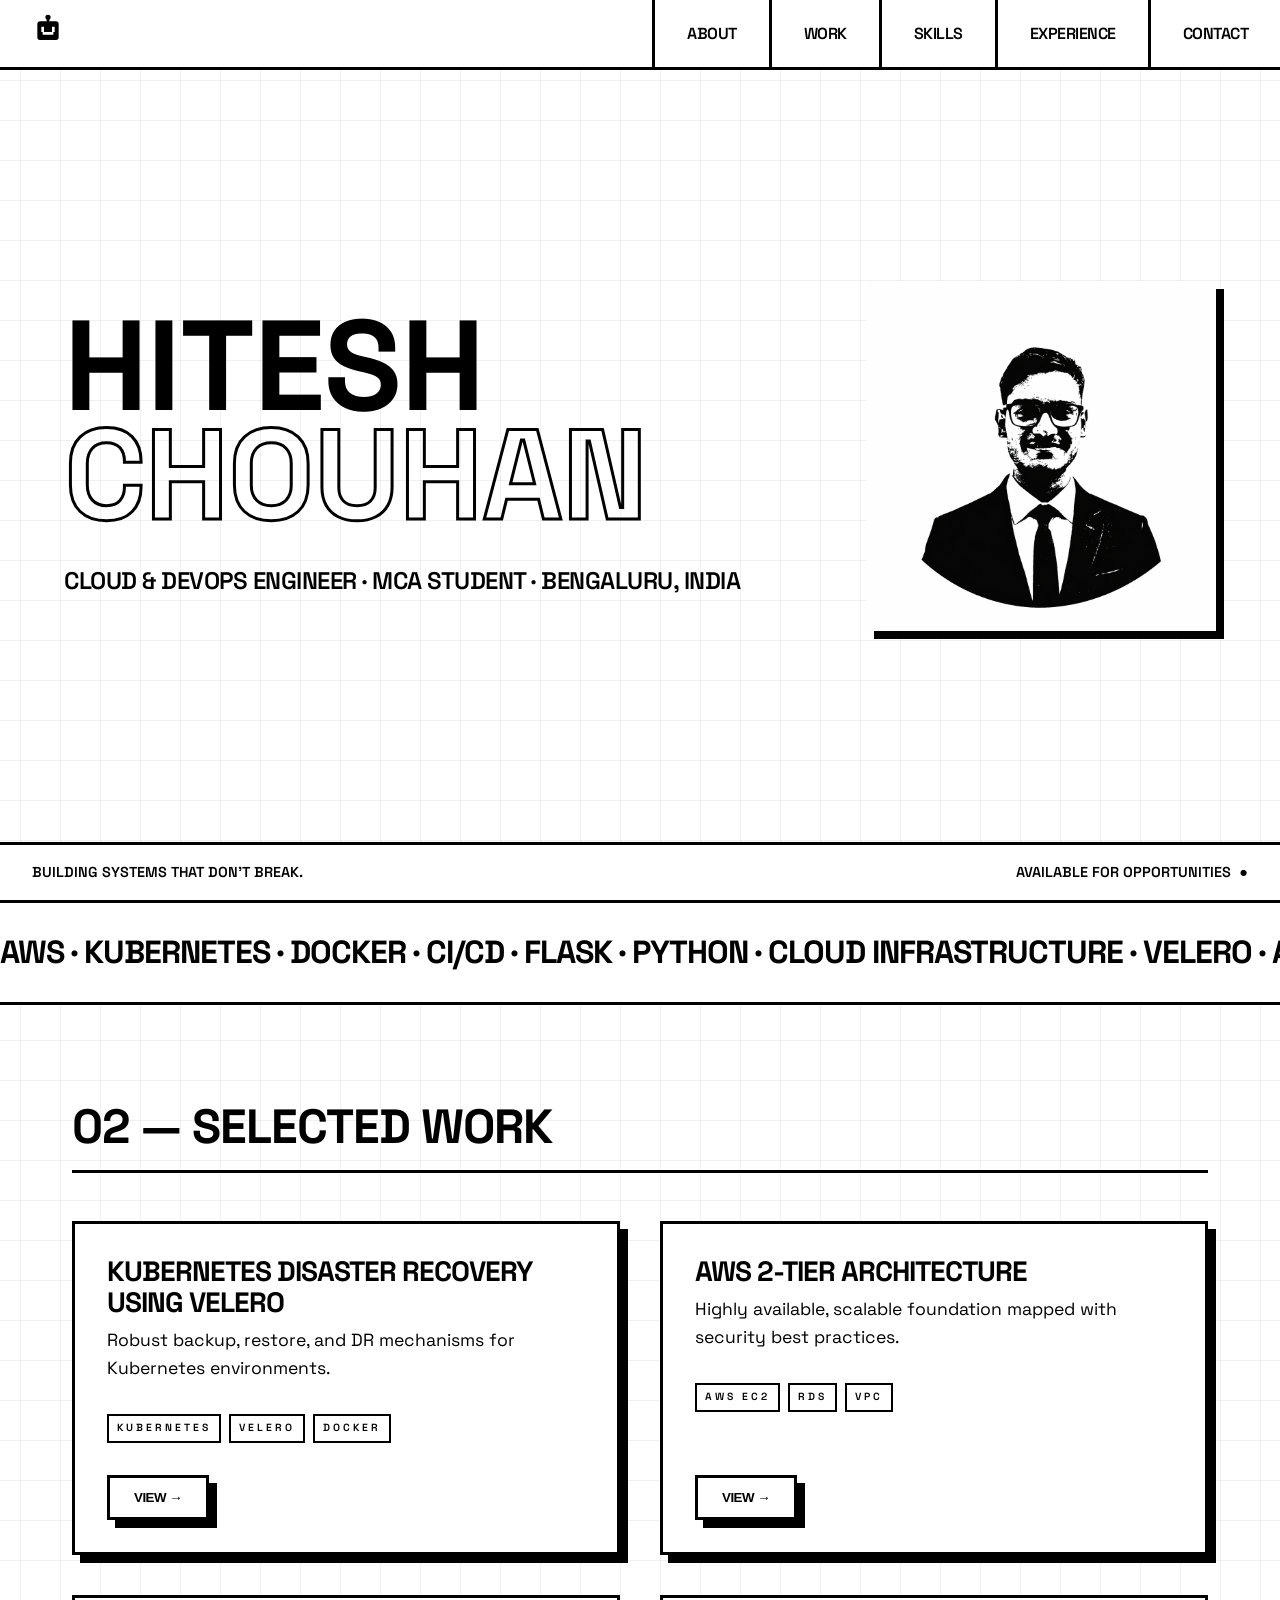
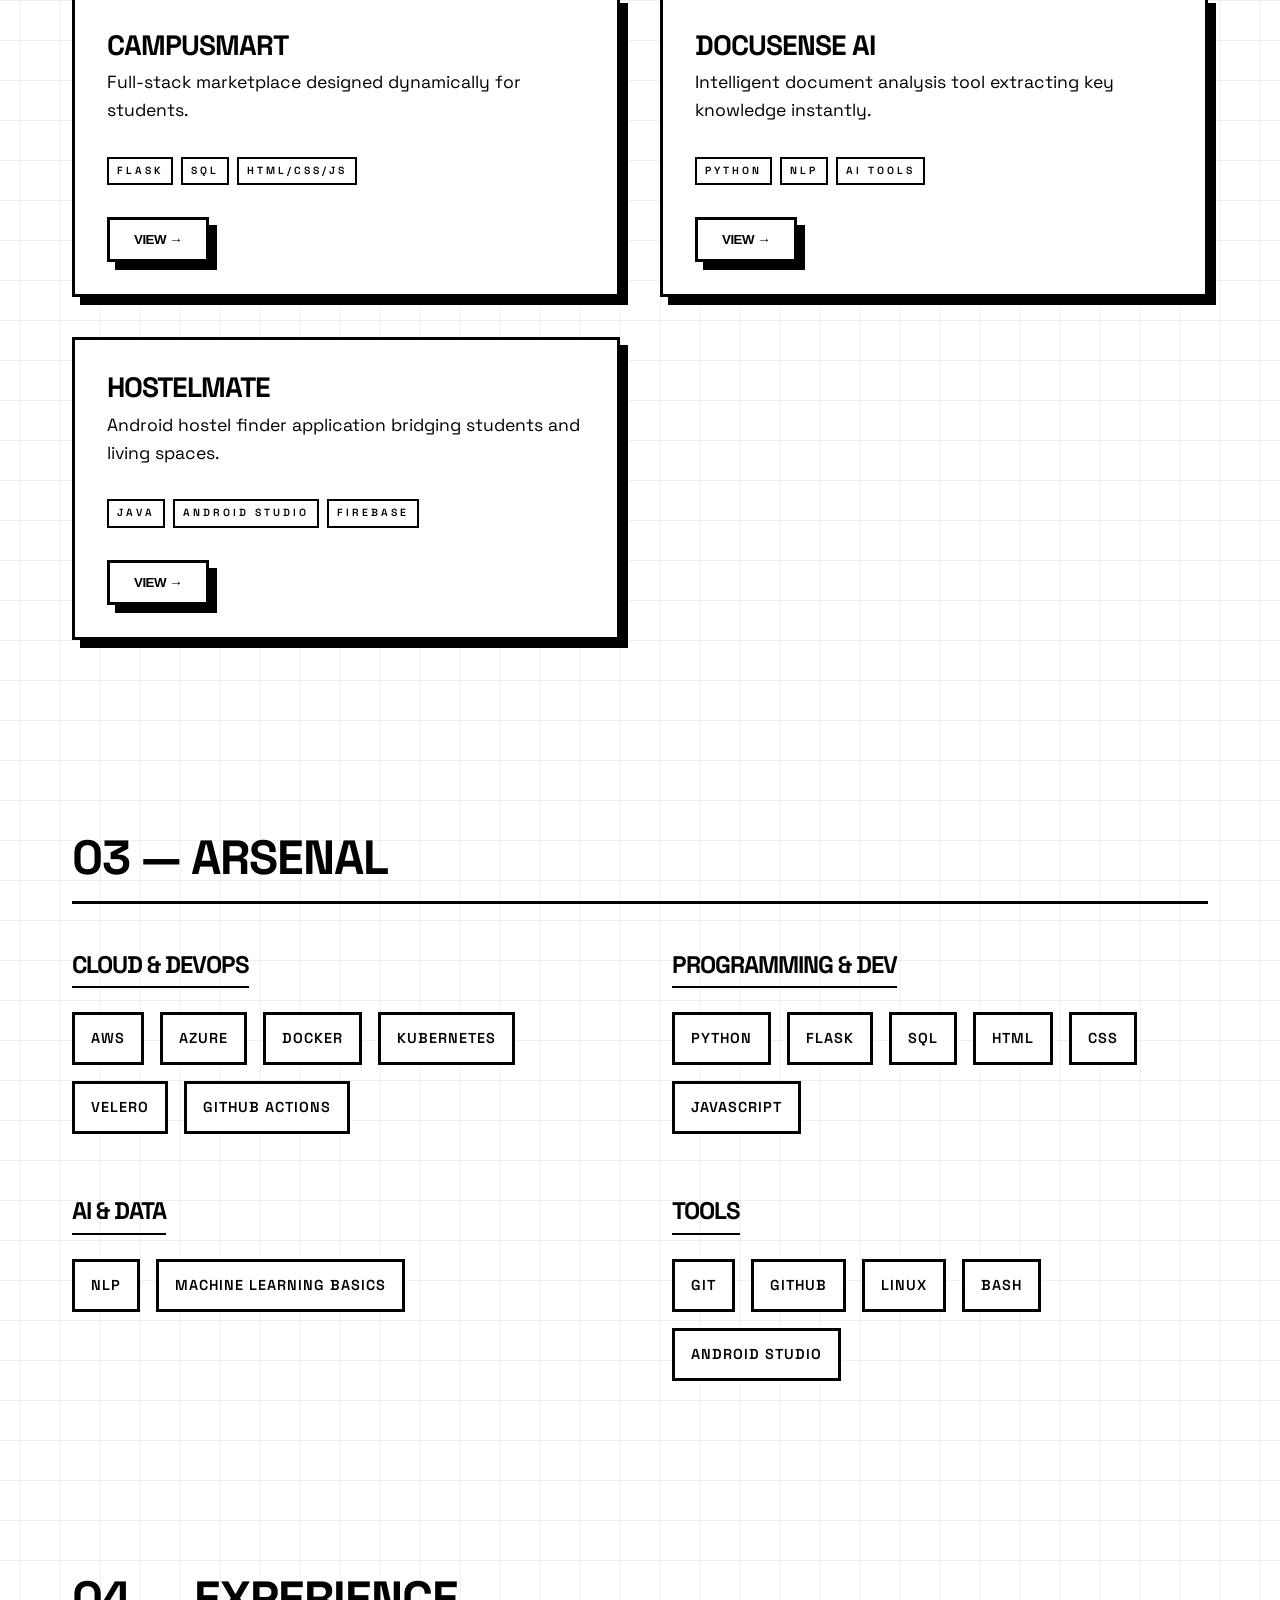
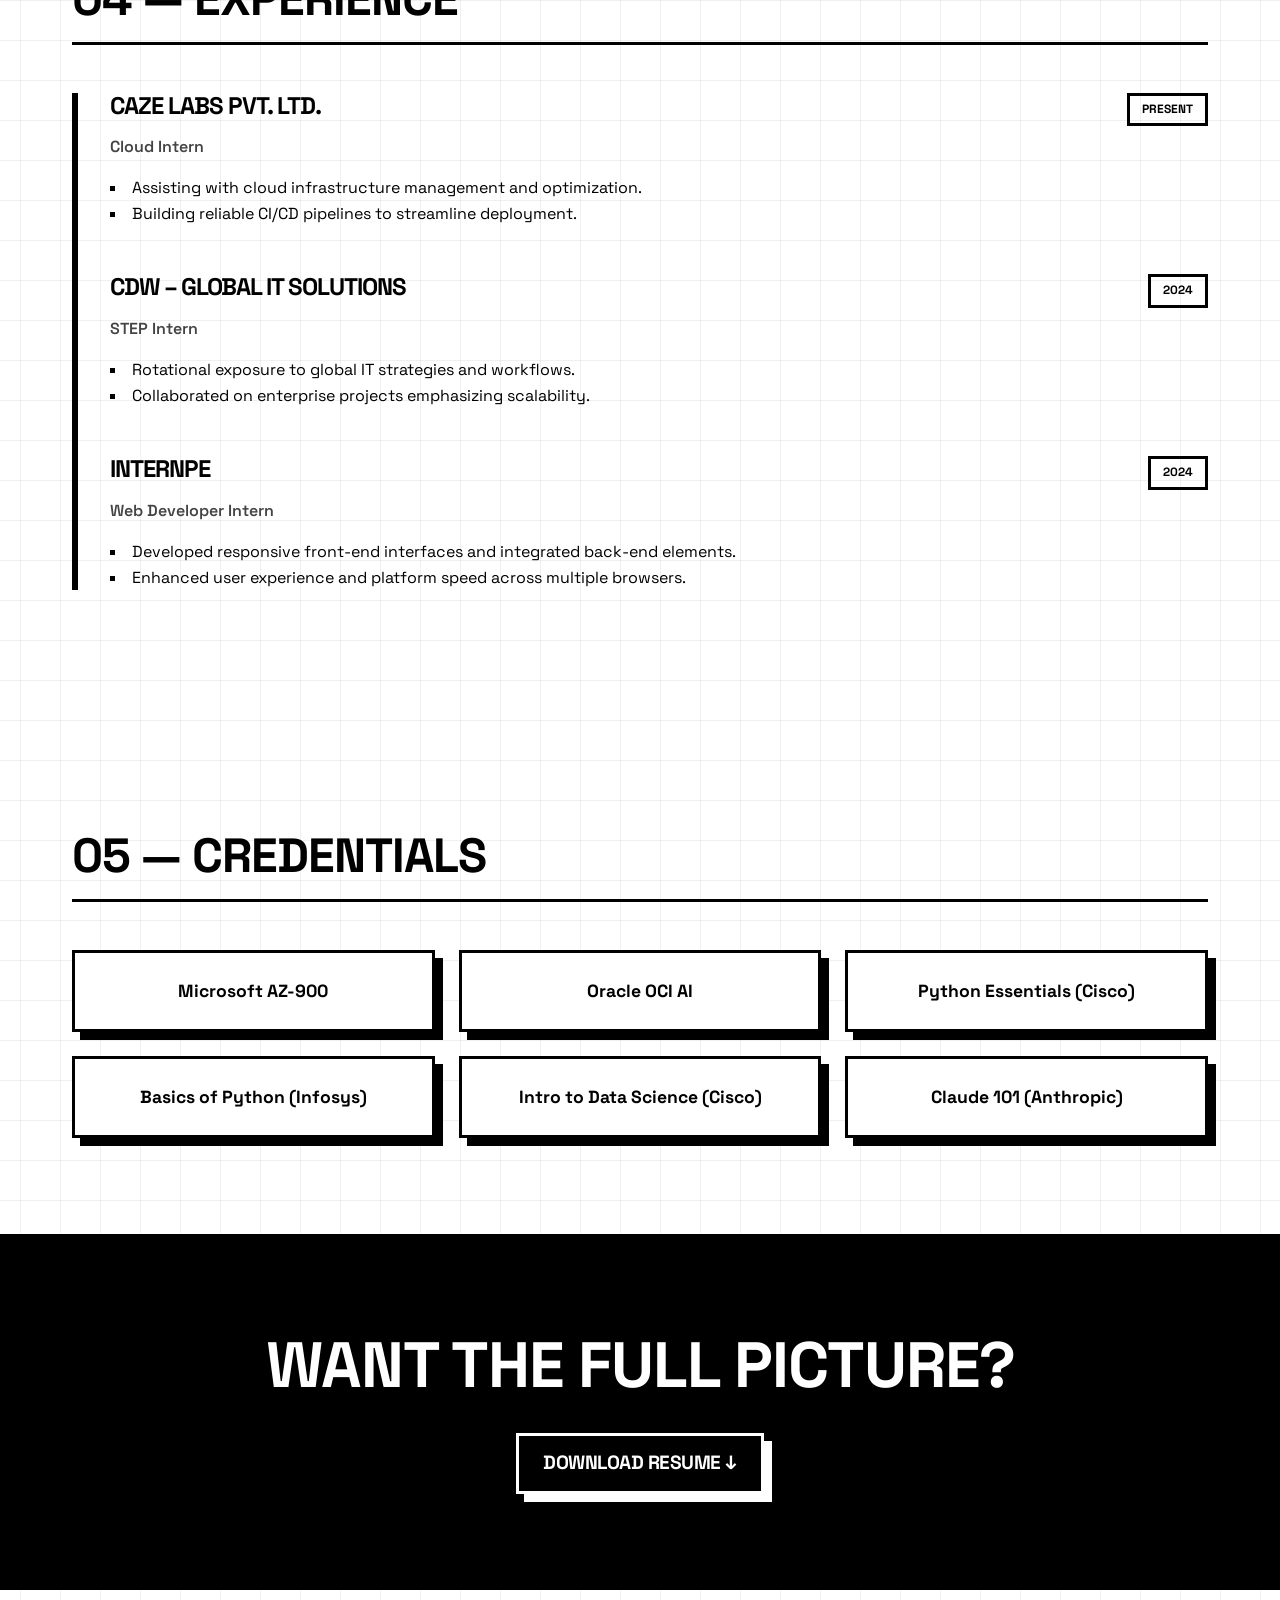
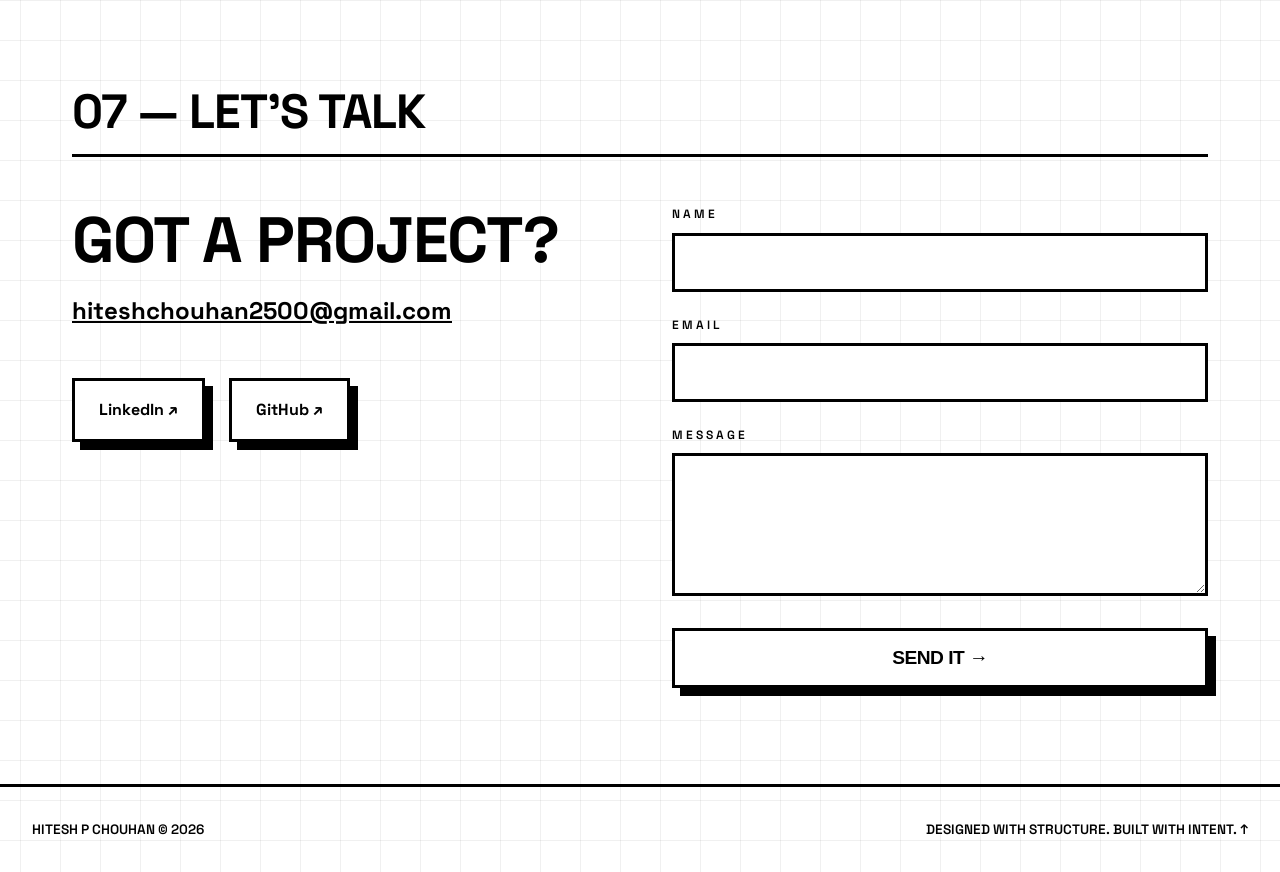
==== index.html @ 265ed079 "Update index.html" ====
<!DOCTYPE html>
<html lang="en">
<head>
    <meta charset="UTF-8">
    <meta name="viewport" content="width=device-width, initial-scale=1.0">
    <title>Hitesh P Chouhan | Cloud & DevOps Engineer</title>
    <!-- Space Grotesk Font from Google Fonts -->
    <link rel="preconnect" href="https://fonts.googleapis.com">
    <link rel="preconnect" href="https://fonts.gstatic.com" crossorigin>
    <link href="https://fonts.googleapis.com/css2?family=Space+Grotesk:wght@400;600;700&display=swap" rel="stylesheet">
    <link rel="stylesheet" href="style.css">
</head>
<body>
    <!-- Custom Cursor -->
    <div id="custom-cursor"></div>

    <!-- 1. FIXED NAVBAR -->
    <nav class="navbar">
        <div class="nav-left">
            <a href="#" class="logo">
                <svg width="32" height="32" viewBox="0 0 24 24" fill="currentColor">
                    <path d="M12 2a2 2 0 0 1 2 2c0 .74-.4 1.39-1 1.73V7h5a2 2 0 0 1 2 2v10a2 2 0 0 1-2 2H6a2 2 0 0 1-2-2V9c0-1.1.9-2 2-2h5V5.73A2 2 0 0 1 10 4a2 2 0 0 1 2-2m-3 9H7v4h2v-4m8 0h-2v4h2v-4M8 17h8v-2H8v2Z"/>
                </svg>
            </a>
        </div>
        <div class="nav-right">
            <a href="#about" class="nav-link">ABOUT</a>
            <a href="#work" class="nav-link">WORK</a>
            <a href="#skills" class="nav-link">SKILLS</a>
            <a href="#experience" class="nav-link">EXPERIENCE</a>
            <a href="#contact" class="nav-link">CONTACT</a>
        </div>
    </nav>

    <!-- 2. HERO -->
    <header class="hero" id="about">
        <div class="hero-content">
            <div class="hero-text-content">
                <h1 class="hero-name">HITESH</h1>
                <h1 class="hero-name outline">CHOUHAN</h1>
                <p class="hero-subtitle">Cloud & DevOps Engineer · MCA Student · Bengaluru, India</p>
            </div>
            <div class="hero-image-container">
                <img src="profile.png" alt="Hitesh P Chouhan" class="hero-img">
            </div>
        </div>
        <div class="hero-bottom-bar">
            <div class="tl">Building systems that don't break.</div>
            <div class="tr indicator">AVAILABLE FOR OPPORTUNITIES <span class="blink">●</span></div>
        </div>
    </header>

    <!-- 3. SCROLLING TICKER -->
    <div class="ticker-wrap">
        <div class="ticker-content">
            <span>AWS · KUBERNETES · DOCKER · CI/CD · FLASK · PYTHON · CLOUD INFRASTRUCTURE · VELERO · AWS · KUBERNETES · DOCKER · CI/CD · FLASK · PYTHON · CLOUD INFRASTRUCTURE · VELERO ·&nbsp;</span>
            <span>AWS · KUBERNETES · DOCKER · CI/CD · FLASK · PYTHON · CLOUD INFRASTRUCTURE · VELERO · AWS · KUBERNETES · DOCKER · CI/CD · FLASK · PYTHON · CLOUD INFRASTRUCTURE · VELERO ·&nbsp;</span>
        </div>
    </div>

    <!-- 4. PROJECTS / WORK -->
    <section id="work" class="reveal-on-scroll">
        <div class="container">
            <h2 class="section-title">02 &mdash; SELECTED WORK</h2>
            <div class="projects-grid">
                
                <div class="brutalist-card project-card">
                    <div class="card-content">
                        <h3>Kubernetes Disaster Recovery using Velero</h3>
                        <p>Robust backup, restore, and DR mechanisms for Kubernetes environments.</p>
                        <div class="tags">
                            <span class="tag">Kubernetes</span>
                            <span class="tag">Velero</span>
                            <span class="tag">Docker</span>
                        </div>
                    </div>
                    <button class="brutalist-btn project-btn">VIEW &rarr;</button>
                </div>

                <div class="brutalist-card project-card">
                    <div class="card-content">
                        <h3>AWS 2-Tier Architecture</h3>
                        <p>Highly available, scalable foundation mapped with security best practices.</p>
                        <div class="tags">
                            <span class="tag">AWS EC2</span>
                            <span class="tag">RDS</span>
                            <span class="tag">VPC</span>
                        </div>
                    </div>
                    <button class="brutalist-btn project-btn">VIEW &rarr;</button>
                </div>

                <div class="brutalist-card project-card">
                    <div class="card-content">
                        <h3>CampusMart</h3>
                        <p>Full-stack marketplace designed dynamically for students.</p>
                        <div class="tags">
                            <span class="tag">Flask</span>
                            <span class="tag">SQL</span>
                            <span class="tag">HTML/CSS/JS</span>
                        </div>
                    </div>
                    <button class="brutalist-btn project-btn">VIEW &rarr;</button>
                </div>

                <div class="brutalist-card project-card">
                    <div class="card-content">
                        <h3>DocuSense AI</h3>
                        <p>Intelligent document analysis tool extracting key knowledge instantly.</p>
                        <div class="tags">
                            <span class="tag">Python</span>
                            <span class="tag">NLP</span>
                            <span class="tag">AI Tools</span>
                        </div>
                    </div>
                    <button class="brutalist-btn project-btn">VIEW &rarr;</button>
                </div>

                <div class="brutalist-card project-card">
                    <div class="card-content">
                        <h3>HostelMate</h3>
                        <p>Android hostel finder application bridging students and living spaces.</p>
                        <div class="tags">
                            <span class="tag">Java</span>
                            <span class="tag">Android Studio</span>
                            <span class="tag">Firebase</span>
                        </div>
                    </div>
                    <button class="brutalist-btn project-btn">VIEW &rarr;</button>
                </div>

            </div>
        </div>
    </section>

    <!-- 5. SKILLS & TOOLS -->
    <section id="skills" class="reveal-on-scroll">
        <div class="container">
            <h2 class="section-title">03 &mdash; ARSENAL</h2>
            <div class="skills-layout">
                <div class="skill-group">
                    <h4 class="group-title">Cloud & DevOps</h4>
                    <div class="skill-tags">
                        <span class="skill-tag">AWS</span>
                        <span class="skill-tag">Azure</span>
                        <span class="skill-tag">Docker</span>
                        <span class="skill-tag">Kubernetes</span>
                        <span class="skill-tag">Velero</span>
                        <span class="skill-tag">GitHub Actions</span>
                    </div>
                </div>
                <div class="skill-group">
                    <h4 class="group-title">Programming & Dev</h4>
                    <div class="skill-tags">
                        <span class="skill-tag">Python</span>
                        <span class="skill-tag">Flask</span>
                        <span class="skill-tag">SQL</span>
                        <span class="skill-tag">HTML</span>
                        <span class="skill-tag">CSS</span>
                        <span class="skill-tag">JavaScript</span>
                    </div>
                </div>
                <div class="skill-group">
                    <h4 class="group-title">AI & Data</h4>
                    <div class="skill-tags">
                        <span class="skill-tag">NLP</span>
                        <span class="skill-tag">Machine Learning Basics</span>
                    </div>
                </div>
                <div class="skill-group">
                    <h4 class="group-title">Tools</h4>
                    <div class="skill-tags">
                        <span class="skill-tag">Git</span>
                        <span class="skill-tag">GitHub</span>
                        <span class="skill-tag">Linux</span>
                        <span class="skill-tag">Bash</span>
                        <span class="skill-tag">Android Studio</span>
                    </div>
                </div>
            </div>
        </div>
    </section>

    <!-- 6. EXPERIENCE -->
    <section id="experience" class="reveal-on-scroll">
        <div class="container">
            <h2 class="section-title">04 &mdash; EXPERIENCE</h2>
            <div class="timeline">
                <div class="timeline-entry">
                    <div class="entry-header">
                        <h3>Caze Labs Pvt. Ltd.</h3>
                        <span class="badge">Present</span>
                    </div>
                    <p class="role">Cloud Intern</p>
                    <ul>
                        <li>Assisting with cloud infrastructure management and optimization.</li>
                        <li>Building reliable CI/CD pipelines to streamline deployment.</li>
                    </ul>
                </div>

                <div class="timeline-entry">
                    <div class="entry-header">
                        <h3>CDW &ndash; Global IT Solutions</h3>
                        <span class="badge">2024</span>
                    </div>
                    <p class="role">STEP Intern</p>
                    <ul>
                        <li>Rotational exposure to global IT strategies and workflows.</li>
                        <li>Collaborated on enterprise projects emphasizing scalability.</li>
                    </ul>
                </div>

                <div class="timeline-entry">
                    <div class="entry-header">
                        <h3>InternPe</h3>
                        <span class="badge">2024</span>
                    </div>
                    <p class="role">Web Developer Intern</p>
                    <ul>
                        <li>Developed responsive front-end interfaces and integrated back-end elements.</li>
                        <li>Enhanced user experience and platform speed across multiple browsers.</li>
                    </ul>
                </div>
            </div>
        </div>
    </section>

    <!-- 7. CERTIFICATIONS -->
    <section id="certifications" class="reveal-on-scroll">
        <div class="container">
            <h2 class="section-title">05 &mdash; CREDENTIALS</h2>
            <div class="certs-row">
                <div class="brutalist-card cert-card">Microsoft AZ-900</div>
                <div class="brutalist-card cert-card">Oracle OCI AI</div>
                <div class="brutalist-card cert-card">Python Essentials (Cisco)</div>
                <div class="brutalist-card cert-card">Basics of Python (Infosys)</div>
                <div class="brutalist-card cert-card">Intro to Data Science (Cisco)</div>
                <div class="brutalist-card cert-card">Claude 101 (Anthropic)</div>
            </div>
        </div>
    </section>

    <!-- 9. RESUME DOWNLOAD -->
    <section id="resume" class="dark-band reveal-on-scroll">
        <div class="container text-center">
            <h2 class="huge-heading">WANT THE FULL PICTURE?</h2>
            <a href="resume.pdf" class="brutalist-btn invert-btn" download="Hitesh_Chouhan_Resume.pdf" target="_blank">DOWNLOAD RESUME &darr;</a>
        </div>
    </section>

    <!-- 10. CONTACT -->
    <section id="contact" class="reveal-on-scroll">
        <div class="container">
            <h2 class="section-title">07 &mdash; LET'S TALK</h2>
            <div class="contact-wrapper">
                <div class="contact-info">
                    <h2 class="massive-text">GOT A PROJECT?</h2>
                    <a href="mailto:hiteshchouhan2500@gmail.com" class="big-email">hiteshchouhan2500@gmail.com</a>
                    
                    <div class="social-links">
                        <a href="https://www.linkedin.com/in/hiteshchouhan059/" class="brutalist-card social-card" target="_blank">LinkedIn &nearr;</a>
                        <a href="https://github.com/hiteshchouhan059" class="brutalist-card social-card" target="_blank">GitHub &nearr;</a>
                    </div>
                </div>
                
                <form action="https://formsubmit.co/hiteshchouhan2500@gmail.com" method="POST" class="contact-form">
                    <input type="hidden" name="_captcha" value="false">
                    
                    <div class="form-group">
                        <label class="label">Name</label>
                        <input type="text" name="name" class="brutalist-input" required>
                    </div>
                    <div class="form-group">
                        <label class="label">Email</label>
                        <input type="email" name="email" class="brutalist-input" required>
                    </div>
                    <div class="form-group">
                        <label class="label">Message</label>
                        <textarea name="message" class="brutalist-input" rows="5" required></textarea>
                    </div>
                    <button type="submit" class="brutalist-btn submit-btn">SEND IT &rarr;</button>
                </form>
            </div>
        </div>
    </section>

    <!-- MODAL -->
    <div class="modal-overlay" id="project-modal">
        <div class="brutalist-card modal-content">
            <button class="brutalist-btn close-btn" id="modal-close">X</button>
            <h3 id="modal-title" class="modal-title">Project Title</h3>
            <p id="modal-desc" class="modal-desc">Project description goes here.</p>
            <ul id="modal-points" class="modal-points" style="display: none;"></ul>
            <a href="#" id="modal-link" class="brutalist-btn" style="display: none;" target="_blank">VIEW PROJECT &nearr;</a>
        </div>
    </div>

    <!-- 11. FOOTER -->
    <footer class="footer">
        <div class="footer-left">HITESH P CHOUHAN &copy; 2026</div>
        <div class="footer-right">DESIGNED WITH STRUCTURE. BUILT WITH INTENT. &uarr;</div>
    </footer>

    <script src="script.js"></script>
</body>
</html>
---- style.css ----
@import url('https://fonts.googleapis.com/css2?family=Space+Grotesk:wght@400;600;700&display=swap');

:root {
    --bg-color: #ffffff;
    --fg-color: #000000;
    --border: 3px solid #000000;
    --shadow: 8px 8px 0px #000000;
    --shadow-hover: 12px 12px 0px #000000;
    --shadow-focus: 8px 8px 0px #000000;
    --font-main: 'Space Grotesk', sans-serif;
    --nav-height: 70px;
}

* {
    margin: 0;
    padding: 0;
    box-sizing: border-box;
    cursor: none; /* Custom interaction cursor */
}

/* HTML scroll behavior */
html {
    scroll-behavior: smooth;
    overflow-x: hidden;
}

body {
    background-color: var(--bg-color);
    color: var(--fg-color);
    font-family: var(--font-main);
    font-weight: 400;
    line-height: 1.6;
    overflow-x: hidden;
    /* 40x40px black grid pattern at 6% opacity */
    background-image: 
        linear-gradient(to right, rgba(0, 0, 0, 0.06) 1px, transparent 1px),
        linear-gradient(to bottom, rgba(0, 0, 0, 0.06) 1px, transparent 1px);
    background-size: 40px 40px;
    background-position: center top;
}

/* Typography Base */
h1, h2, h3, h4, h5, h6 {
    font-weight: 700;
    text-transform: uppercase;
    letter-spacing: -1px;
    line-height: 1.1;
}

a {
    color: inherit;
    text-decoration: none;
}

.label {
    font-weight: 600;
    text-transform: uppercase;
    letter-spacing: 3px;
    font-size: 0.75rem;
    display: block;
    margin-bottom: 0.5rem;
}

/* Reusable Components */
.brutalist-card, .brutalist-btn, .brutalist-input {
    border: var(--border);
    border-radius: 0; /* NO RADIUS */
    background: var(--bg-color);
    color: var(--fg-color);
    transition: transform 0.15s ease-out, box-shadow 0.15s ease-out, background-color 0.1s;
}

.brutalist-card {
    box-shadow: var(--shadow);
    padding: 2rem;
    display: flex;
    flex-direction: column;
}

.brutalist-btn {
    box-shadow: var(--shadow);
    font-weight: 700;
    text-transform: uppercase;
    letter-spacing: -0.5px;
    padding: 0.75rem 1.5rem;
    display: inline-flex;
    align-items: center;
    justify-content: center;
    width: max-content;
}

.brutalist-card:hover, .brutalist-btn:hover {
    transform: translate(-4px, -4px);
    box-shadow: var(--shadow-hover);
}

.brutalist-input {
    width: 100%;
    padding: 1rem;
    font-family: var(--font-main);
    font-weight: 400;
    font-size: 1rem;
    outline: none;
}

.brutalist-input:focus {
    box-shadow: var(--shadow-focus);
    background: #f9f9f9;
}

.container {
    width: 100%;
    max-width: 1200px;
    margin: 0 auto;
    padding: 6rem 2rem;
}

.section-title {
    font-size: 3rem;
    margin-bottom: 3rem;
    border-bottom: var(--border);
    padding-bottom: 1rem;
}

/* Custom Cursor */
#custom-cursor {
    width: 12px;
    height: 12px;
    background-color: var(--fg-color);
    position: fixed;
    top: -20px;
    left: -20px;
    pointer-events: none;
    z-index: 9999;
    transform: translate(-50%, -50%);
    transition: width 0.1s, height 0.1s, background-color 0.1s;
    /* Removed mix-blend-mode to ensure cursor remains visible black */
}

#custom-cursor.hover {
    width: 30px;
    height: 30px;
    background-color: var(--fg-color);
}

/* 1. FIXED NAVBAR */
.navbar {
    position: fixed;
    top: 0;
    left: 0;
    width: 100%;
    height: var(--nav-height);
    background: var(--bg-color);
    border-bottom: var(--border);
    display: flex;
    justify-content: space-between;
    z-index: 1000;
}

.nav-left {
    display: flex;
    align-items: center;
    padding: 0 2rem;
}

.logo {
    font-weight: 700;
    font-size: 1.5rem;
    text-transform: uppercase;
    letter-spacing: -1px;
}

.nav-right {
    display: flex;
    height: 100%;
}

.nav-link {
    display: flex;
    align-items: center;
    justify-content: center;
    padding: 0 2rem;
    border-left: var(--border);
    font-weight: 600;
    text-transform: uppercase;
    letter-spacing: -0.5px;
    height: 100%;
    transition: background-color 0s, color 0s;
}

.nav-link:hover {
    background-color: var(--fg-color);
    color: var(--bg-color);
}

/* 2. HERO */
.hero {
    height: 100vh;
    display: flex;
    flex-direction: column;
    justify-content: center;
    position: relative;
    padding-top: var(--nav-height);
}

.hero-content {
    padding: 0 4rem;
    flex: 1;
    display: flex;
    flex-direction: row;
    align-items: center;
    justify-content: space-between;
    gap: 2rem;
}

.hero-text-content {
    display: flex;
    flex-direction: column;
}

.hero-image-container {
    flex-shrink: 0;
    display: flex;
    justify-content: center;
    align-items: center;
}

.hero-img {
    max-width: 350px;
    width: 100%;
    height: auto;
    filter: drop-shadow(8px 8px 0px #000);
}

.hero-name {
    font-size: clamp(3rem, 10vw, 8.5rem);
    line-height: 0.85;
    margin: 0;
    white-space: nowrap;
}

.hero-name.outline {
    color: transparent;
    -webkit-text-stroke: 3px var(--fg-color);
}

.hero-subtitle {
    margin-top: 2rem;
    font-size: clamp(1rem, 2vw, 1.5rem);
    font-weight: 600;
    text-transform: uppercase;
    letter-spacing: -0.5px;
}

.hero-bottom-bar {
    border-top: var(--border);
    display: flex;
    justify-content: space-between;
    padding: 1rem 2rem;
    background: var(--bg-color);
    font-weight: 600;
    text-transform: uppercase;
    font-size: 0.9rem;
}

.hero-bottom-bar .tr.indicator {
    display: flex;
    align-items: center;
    gap: 0.5rem;
}

.blink {
    animation: blinker 1s linear infinite;
}

@keyframes blinker {
    50% { opacity: 0; }
}

/* 3. SCROLLING TICKER */
.ticker-wrap {
    border-top: var(--border);
    border-bottom: var(--border);
    background: var(--bg-color);
    padding: 1.5rem 0;
    overflow: hidden;
    display: flex;
    white-space: nowrap;
}

.ticker-content {
    display: flex;
    font-weight: 700;
    font-size: 2rem;
    text-transform: uppercase;
    letter-spacing: -1px;
    animation: ticker 30s linear infinite;
}

.ticker-content span {
    padding-right: 1rem;
}

@keyframes ticker {
    0% { transform: translate3d(0, 0, 0); }
    100% { transform: translate3d(-50%, 0, 0); }
}

/* 4. PROJECTS / WORK */
.projects-grid {
    display: grid;
    grid-template-columns: repeat(2, 1fr);
    gap: 2.5rem;
}

.project-card .card-content {
    flex: 1;
}

.project-card h3 {
    font-size: 1.75rem;
    margin-bottom: 0.5rem;
}

.project-card p {
    margin-bottom: 2rem;
    font-size: 1.1rem;
}

.tags {
    display: flex;
    flex-wrap: wrap;
    gap: 0.5rem;
    margin-bottom: 2rem;
}

.tag {
    border: 2px solid var(--fg-color);
    padding: 0.25rem 0.5rem;
    font-size: 0.65rem;
    font-weight: 600;
    text-transform: uppercase;
    letter-spacing: 3px;
}

.project-card button {
    margin-top: auto;
}

/* 5. SKILLS & TOOLS */
.skills-layout {
    display: grid;
    grid-template-columns: 1fr 1fr;
    gap: 4rem;
}

.group-title {
    font-size: 1.5rem;
    margin-bottom: 1.5rem;
    border-bottom: 2px solid var(--fg-color);
    padding-bottom: 0.5rem;
    display: inline-block;
}

.skill-tags {
    display: flex;
    flex-wrap: wrap;
    gap: 1rem;
}

.skill-tag {
    border: var(--border);
    padding: 0.75rem 1rem;
    font-weight: 600;
    text-transform: uppercase;
    letter-spacing: 1px;
    font-size: 0.9rem;
    transition: background-color 0s, color 0s;
    background: var(--bg-color);
}

.skill-tag:hover {
    background-color: var(--fg-color);
    color: var(--bg-color);
}

/* 6. EXPERIENCE */
.timeline {
    border-left: 6px solid var(--fg-color);
    padding-left: 2rem;
}

.timeline-entry {
    margin-bottom: 3rem;
    position: relative;
}

.timeline-entry::before {
    content: '';
    position: absolute;
    left: -2rem;
    top: 0;
    width: 6px;
    height: 1.5rem;
    background: var(--fg-color);
    transform: translateX(-100%);
}

.entry-header {
    display: flex;
    justify-content: space-between;
    align-items: flex-start;
    margin-bottom: 0.5rem;
}

.entry-header h3 {
    font-size: 1.5rem;
}

.badge {
    border: var(--border);
    padding: 0.25rem 0.75rem;
    font-size: 0.75rem;
    font-weight: 700;
    text-transform: uppercase;
}

.timeline-entry .role {
    font-weight: 600;
    margin-bottom: 1rem;
    color: #444;
}

.timeline-entry ul {
    list-style-position: inside;
    list-style-type: square;
}

/* 7. CERTIFICATIONS */
.certs-row {
    display: flex;
    flex-wrap: wrap;
    gap: 1.5rem;
}

.cert-card {
    padding: 1.5rem;
    font-weight: 700;
    font-size: 1.1rem;
    text-align: center;
    flex: 1 1 calc(33.333% - 1.5rem);
    min-width: 250px;
    justify-content: center;
    align-items: center;
}

/* 8. TESTIMONIALS */
.quotes-grid {
    display: grid;
    grid-template-columns: repeat(auto-fit, minmax(300px, 1fr));
    gap: 2.5rem;
}

.quote-mark {
    font-size: 4rem;
    line-height: 1;
    margin-bottom: 1rem;
}

.quote-text {
    font-size: 1.25rem;
    margin-bottom: 2rem;
    line-height: 1.6;
}

.quote-author {
    font-weight: 700;
    text-transform: uppercase;
    margin-top: auto;
}

/* 9. RESUME DOWNLOAD */
.dark-band {
    background-color: var(--fg-color);
    color: var(--bg-color);
}

.text-center {
    text-align: center;
    display: flex;
    flex-direction: column;
    align-items: center;
}

.huge-heading {
    font-size: clamp(2rem, 5vw, 4rem);
    margin-bottom: 2rem;
    color: var(--bg-color);
}

.invert-btn {
    border-color: var(--bg-color);
    background-color: var(--fg-color);
    color: var(--bg-color);
    box-shadow: 8px 8px 0px var(--bg-color);
    font-size: 1.2rem;
}

.invert-btn:hover {
    background-color: var(--bg-color);
    color: var(--fg-color);
    box-shadow: 12px 12px 0px var(--bg-color);
}

/* 10. CONTACT */
.contact-wrapper {
    display: grid;
    grid-template-columns: 1fr 1fr;
    gap: 4rem;
}

.massive-text {
    font-size: 4rem;
    margin-bottom: 1rem;
}

.big-email {
    display: block;
    font-size: 1.5rem;
    font-weight: 700;
    text-decoration: underline;
    margin-bottom: 3rem;
}

.social-links {
    display: flex;
    gap: 1.5rem;
}

.social-card {
    padding: 1rem 1.5rem;
    font-weight: 700;
    flex-direction: row;
    gap: 0.5rem;
    box-shadow: var(--shadow);
}

.form-group {
    margin-bottom: 1.5rem;
}

.submit-btn {
    width: 100%;
    font-size: 1.2rem;
    padding: 1rem;
}

/* 11. FOOTER */
.footer {
    border-top: var(--border);
    display: flex;
    justify-content: space-between;
    padding: 2rem;
    font-weight: 600;
    text-transform: uppercase;
    font-size: 0.85rem;
}

/* MODAL */
.modal-overlay {
    position: fixed;
    top: 0;
    left: 0;
    width: 100vw;
    height: 100vh;
    background: rgba(0, 0, 0, 0.4); 
    backdrop-filter: blur(2px);
    display: none; 
    justify-content: center;
    align-items: center;
    z-index: 2000;
    padding: 1rem;
}

.modal-overlay.active {
    display: flex;
}

.modal-content {
    width: 100%;
    max-width: 700px;
    background: var(--bg-color);
    position: relative;
    max-height: 90vh;
    overflow-y: auto;
    box-shadow: 16px 16px 0px var(--fg-color);
}

.close-btn {
    position: absolute;
    top: 1.5rem;
    right: 1.5rem;
    padding: 0.5rem 1rem;
    font-size: 1.2rem;
}

.modal-title {
    font-size: 2.25rem;
    margin-top: 1.5rem;
    margin-bottom: 1rem;
    padding-right: 4rem; 
}

.modal-desc {
    font-size: 1.25rem;
    margin-bottom: 1.5rem;
}

.modal-points {
    list-style-position: inside;
    list-style-type: square;
    margin-bottom: 2rem;
    padding-left: 0.5rem;
    font-size: 1.1rem;
}

.modal-points li {
    margin-bottom: 0.75rem;
}

#modal-link {
    margin-top: 1rem;
}

/* ANIMATIONS / REVEAL */
.reveal-on-scroll {
    opacity: 0;
    transform: translateY(40px);
    transition: opacity 0.8s ease-out, transform 0.8s ease-out;
}

.reveal-on-scroll.visible {
    opacity: 1;
    transform: translateY(0);
}

/* RESPONSIVENESS */
@media (max-width: 900px) {
    .hero-content {
        flex-direction: column;
        justify-content: center;
        text-align: center;
        padding: 0 2rem;
        margin-top: 2rem;
    }
    .hero-text-content {
        align-items: center;
    }
    .hero-image-container {
        margin-top: 2rem;
    }
    .hero-img {
        max-width: 280px;
    }
    .projects-grid {
        grid-template-columns: 1fr;
    }
    .project-card:nth-child(3n + 1) {
        grid-column: auto;
    }
    .skills-layout {
        grid-template-columns: 1fr;
    }
    .contact-wrapper {
        grid-template-columns: 1fr;
    }
    .hero-bottom-bar {
        flex-direction: column;
        gap: 1rem;
    }
    .footer {
        flex-direction: column;
        gap: 1rem;
        text-align: center;
    }
}

@media (max-width: 600px) {
    .navbar {
        flex-direction: column;
        height: auto;
    }
    .nav-left {
        border-bottom: var(--border);
        padding: 1rem;
        justify-content: center;
    }
    .nav-right {
        flex-wrap: wrap;
        width: 100%;
        border-top: none;
    }
    .nav-link {
        flex: 1 1 50%;
        border-left: none;
        border-bottom: var(--border);
        border-right: var(--border);
        padding: 1rem 0;
    }
    .nav-link:nth-child(even) {
        border-right: none;
    }
}
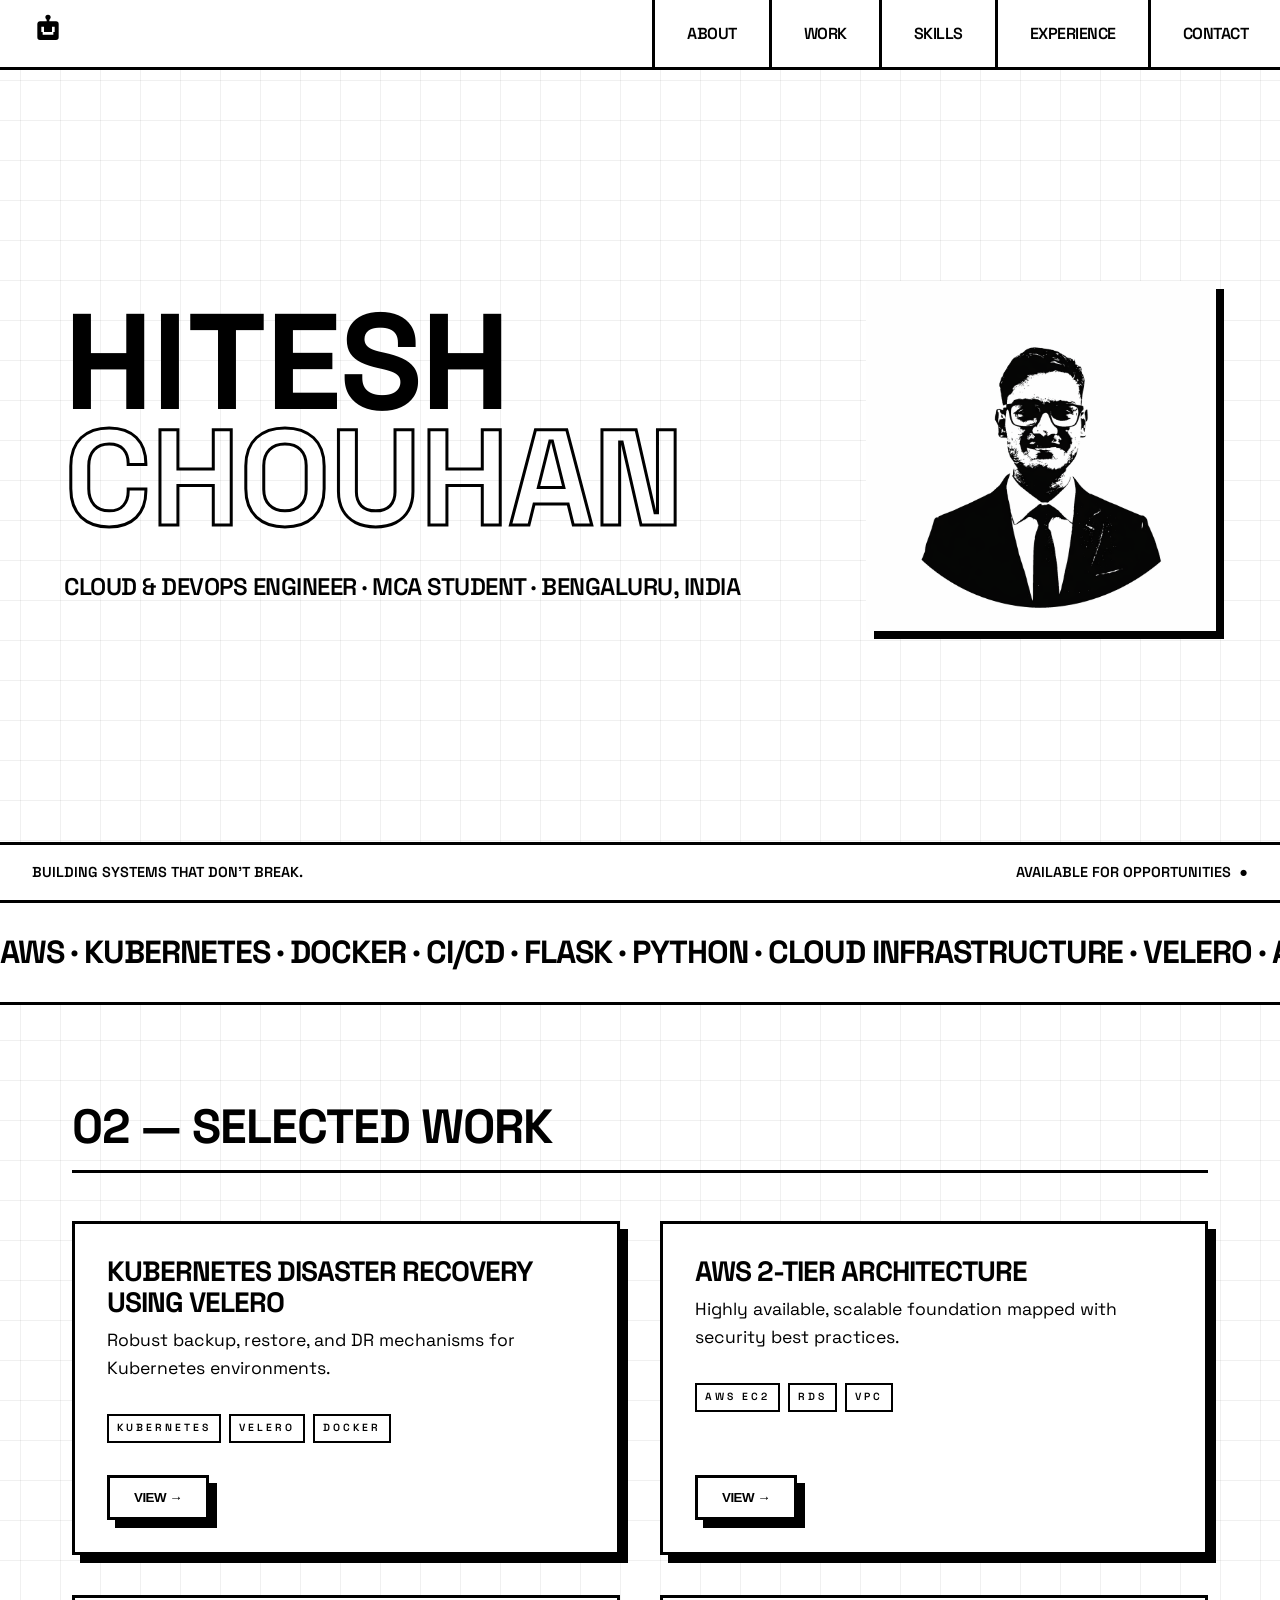
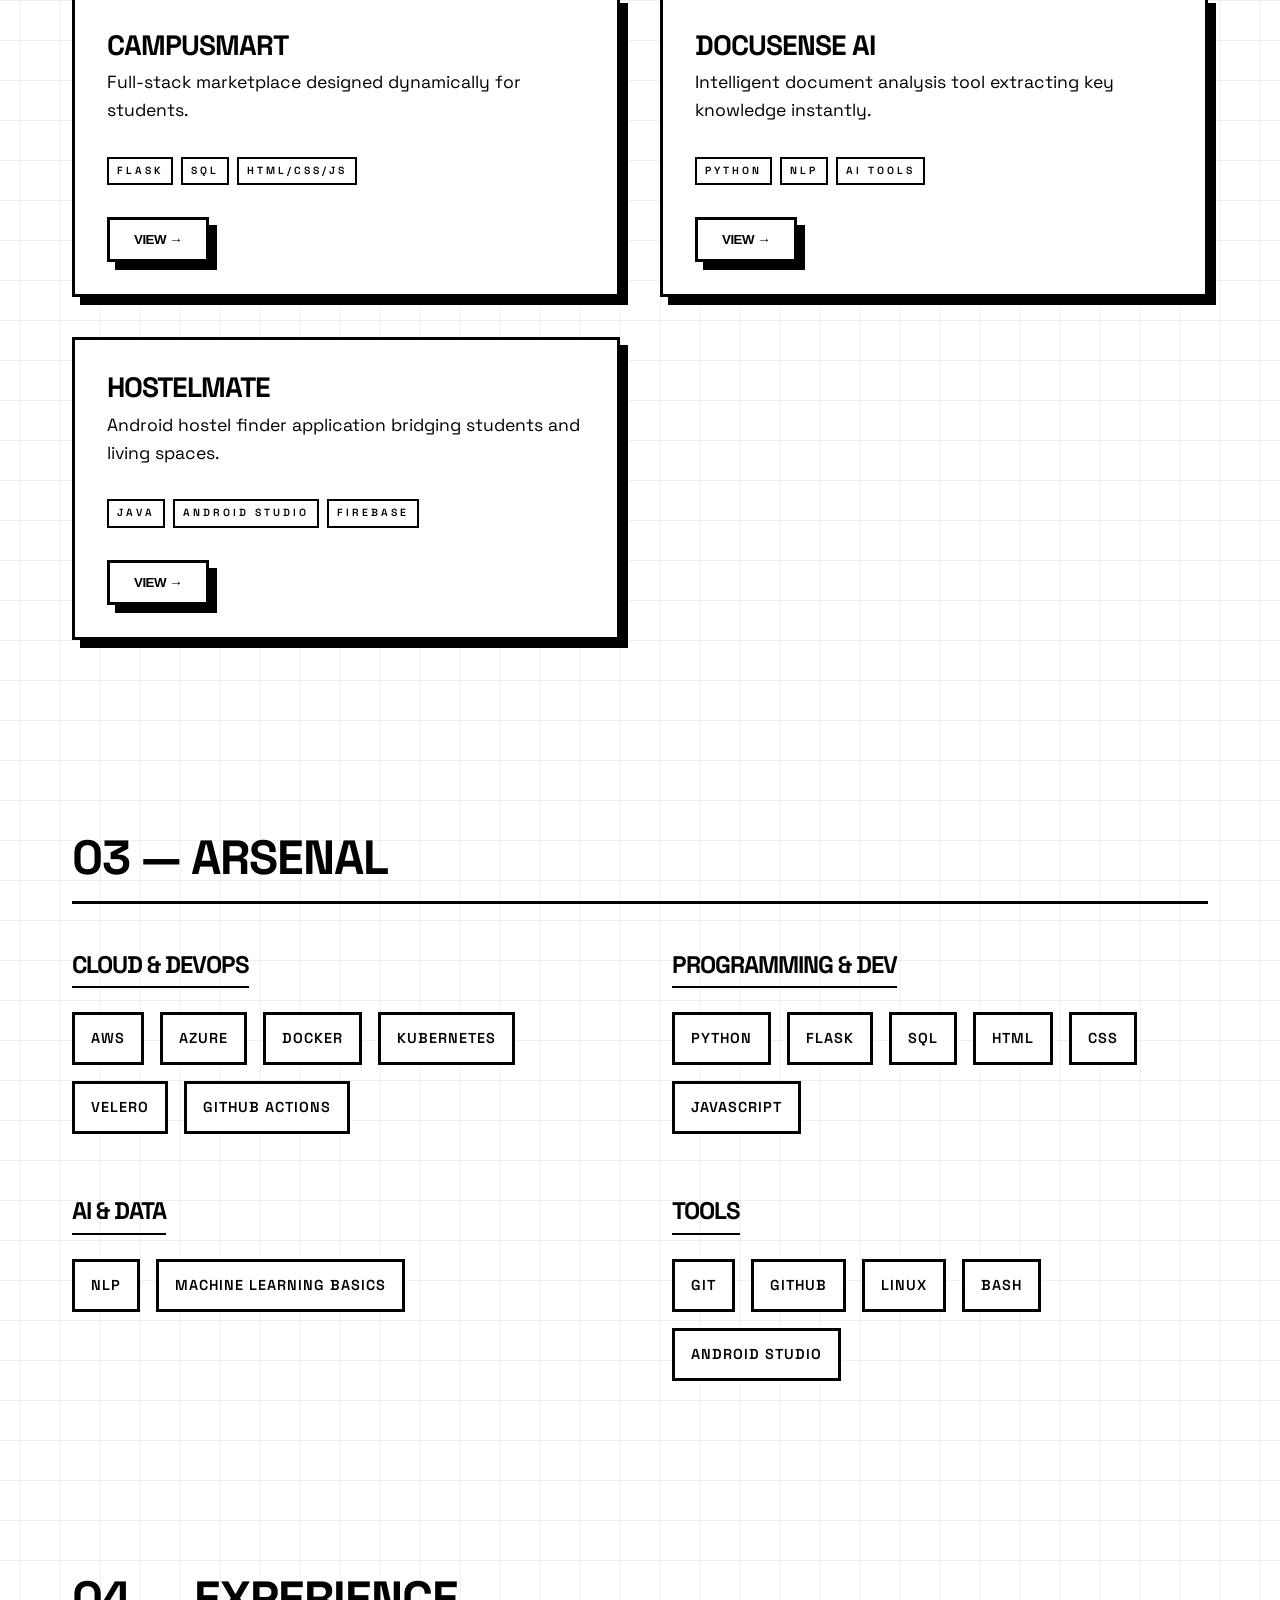
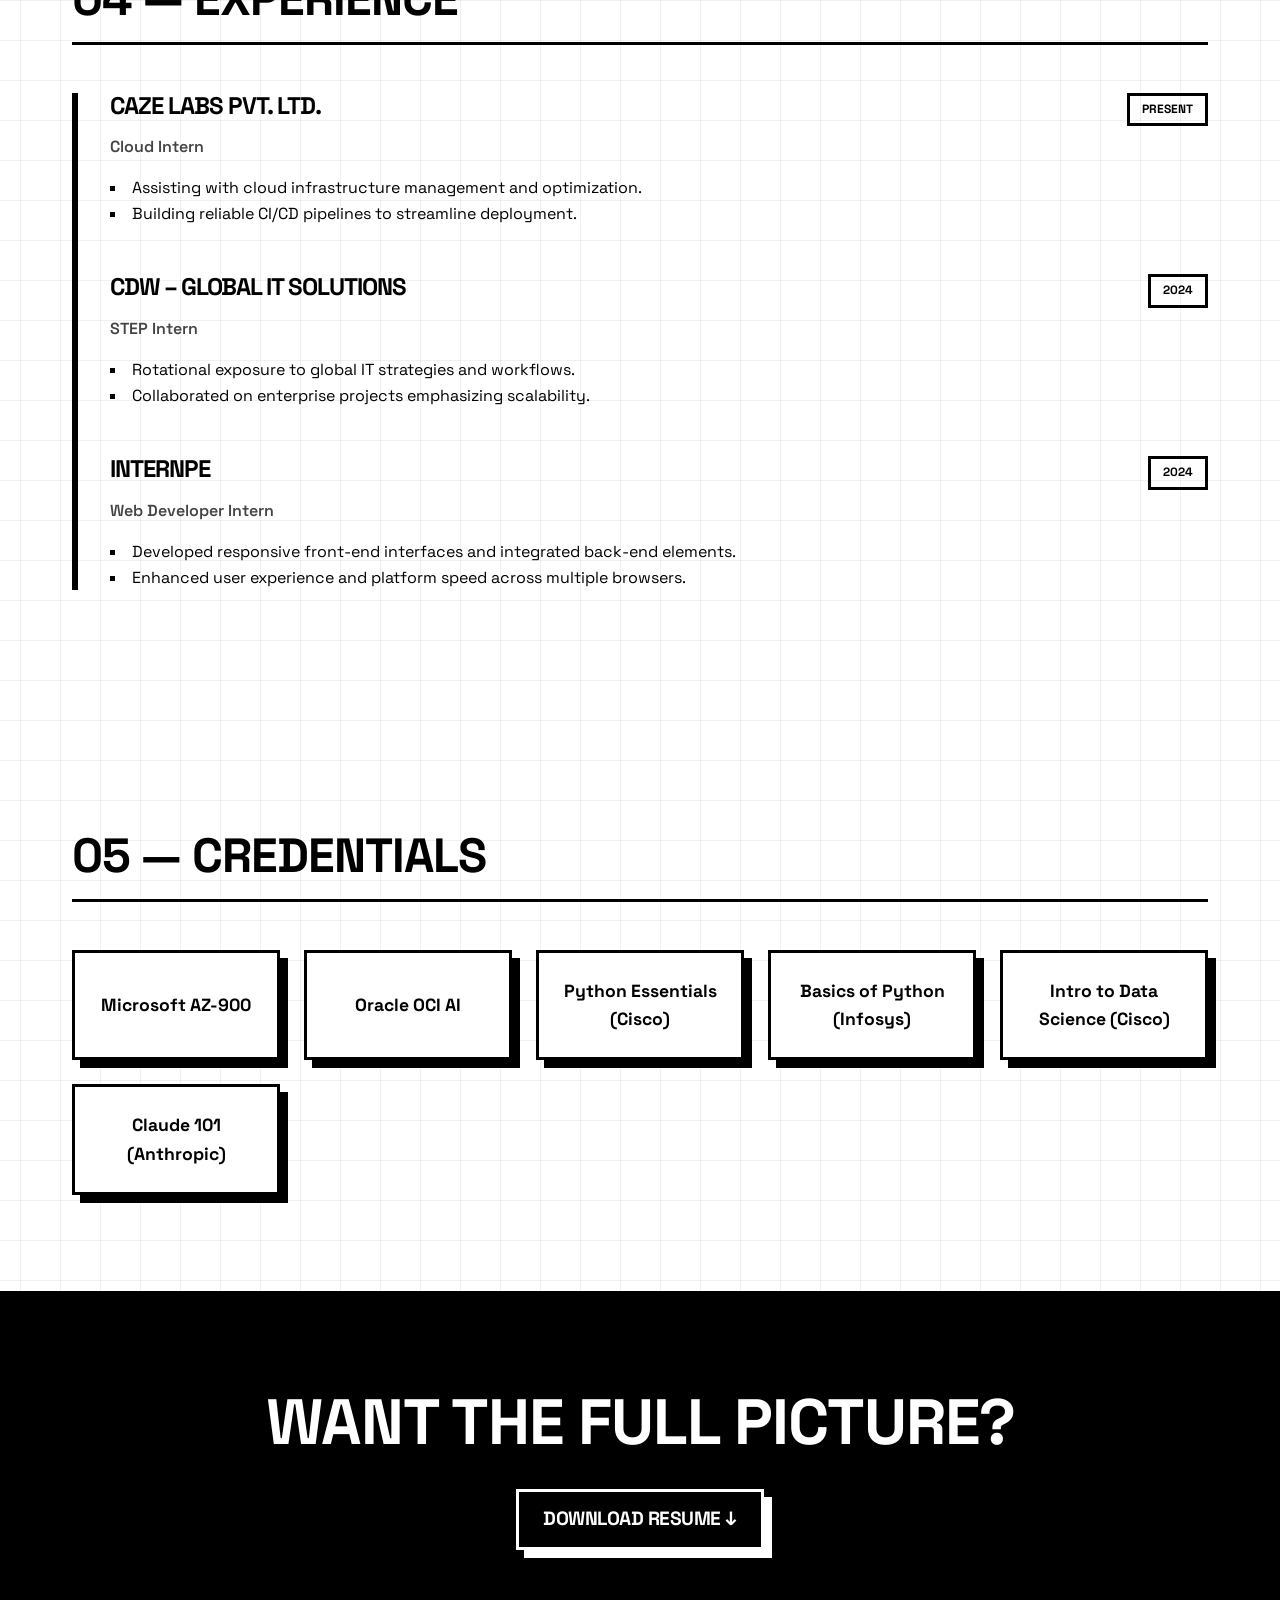
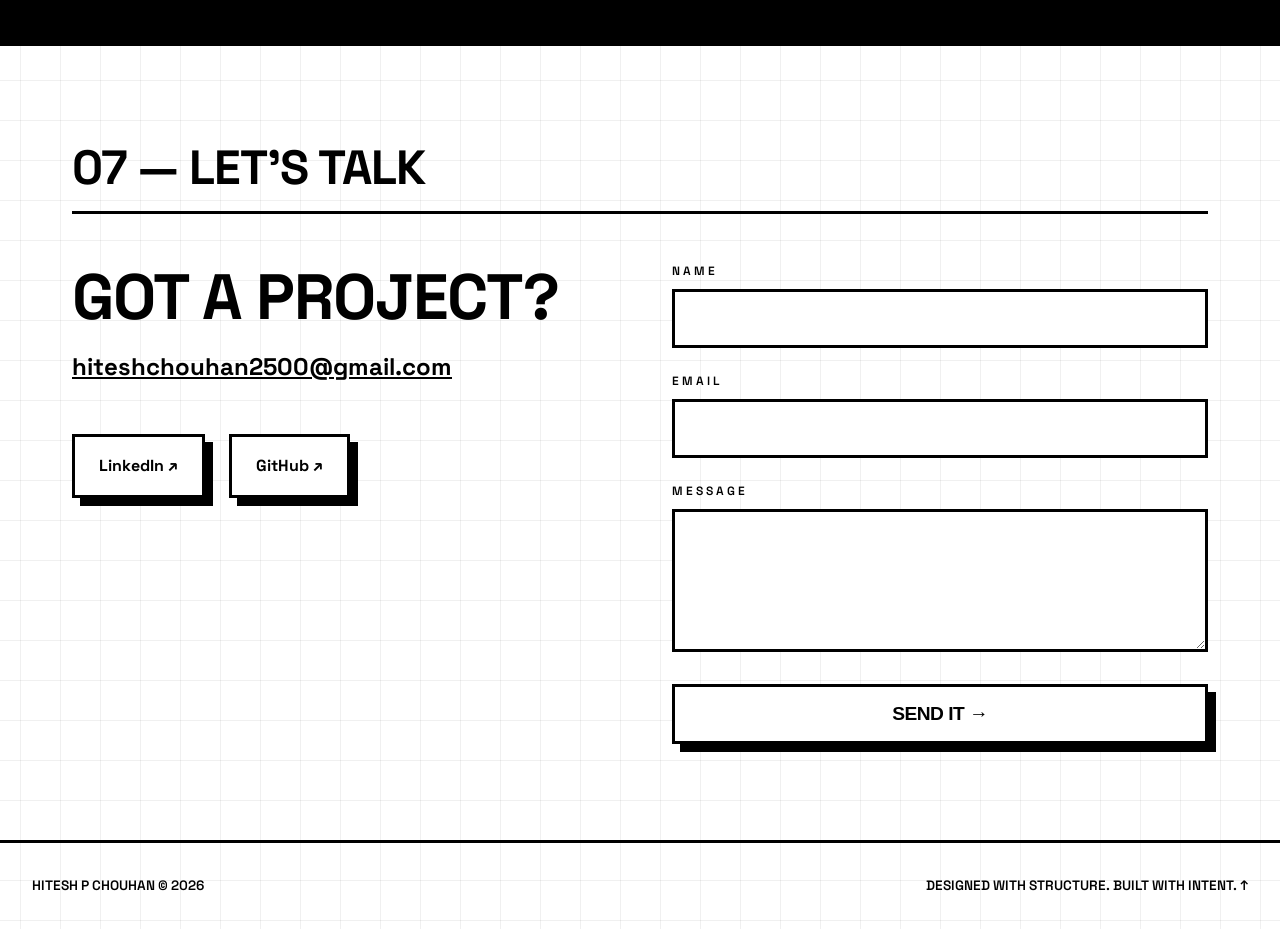
==== commit 1633c981: "Fix mobile responsiveness" ====
--- a/index.html
+++ b/index.html
@@ -4,6 +4,10 @@
     <meta charset="UTF-8">
     <meta name="viewport" content="width=device-width, initial-scale=1.0">
     <title>Hitesh P Chouhan | Cloud & DevOps Engineer</title>
+    <meta property="og:title" content="Hitesh P Chouhan | Cloud & DevOps Engineer" />
+<meta property="og:description" content="Cloud & DevOps Engineer · MCA Student · Building systems that don't break." />
+<meta property="og:url" content="https://hitesh-portfolio-nu.vercel.app/" />
+<meta property="og:type" content="website" />
     <!-- Space Grotesk Font from Google Fonts -->
     <link rel="preconnect" href="https://fonts.googleapis.com">
     <link rel="preconnect" href="https://fonts.gstatic.com" crossorigin>
@@ -22,6 +26,11 @@
                     <path d="M12 2a2 2 0 0 1 2 2c0 .74-.4 1.39-1 1.73V7h5a2 2 0 0 1 2 2v10a2 2 0 0 1-2 2H6a2 2 0 0 1-2-2V9c0-1.1.9-2 2-2h5V5.73A2 2 0 0 1 10 4a2 2 0 0 1 2-2m-3 9H7v4h2v-4m8 0h-2v4h2v-4M8 17h8v-2H8v2Z"/>
                 </svg>
             </a>
+            <button class="menu-toggle" aria-label="Toggle menu">
+                <span></span>
+                <span></span>
+                <span></span>
+            </button>
         </div>
         <div class="nav-right">
             <a href="#about" class="nav-link">ABOUT</a>
--- a/style.css
+++ b/style.css
@@ -193,6 +193,40 @@
     color: var(--bg-color);
 }
 
+.menu-toggle {
+    display: none;
+    background: none;
+    border: none;
+    width: 30px;
+    height: 20px;
+    position: relative;
+    z-index: 1001;
+}
+
+.menu-toggle span {
+    display: block;
+    width: 100%;
+    height: 3px;
+    background-color: var(--fg-color);
+    position: absolute;
+    left: 0;
+    transition: transform 0.3s, opacity 0.3s;
+}
+
+.menu-toggle span:nth-child(1) { top: 0; }
+.menu-toggle span:nth-child(2) { top: 8px; }
+.menu-toggle span:nth-child(3) { top: 16px; }
+
+.menu-toggle.active span:nth-child(1) {
+    transform: translateY(8px) rotate(45deg);
+}
+.menu-toggle.active span:nth-child(2) {
+    opacity: 0;
+}
+.menu-toggle.active span:nth-child(3) {
+    transform: translateY(-8px) rotate(-45deg);
+}
+
 /* 2. HERO */
 .hero {
     height: 100vh;
@@ -233,7 +267,7 @@
 }
 
 .hero-name {
-    font-size: clamp(3rem, 10vw, 8.5rem);
+    font-size: clamp(2rem, 12vw, 8.5rem);
     line-height: 0.85;
     margin: 0;
     white-space: nowrap;
@@ -438,8 +472,8 @@
 
 /* 7. CERTIFICATIONS */
 .certs-row {
-    display: flex;
-    flex-wrap: wrap;
+    display: grid;
+    grid-template-columns: repeat(auto-fit, minmax(200px, 1fr));
     gap: 1.5rem;
 }
 
@@ -448,8 +482,7 @@
     font-weight: 700;
     font-size: 1.1rem;
     text-align: center;
-    flex: 1 1 calc(33.333% - 1.5rem);
-    min-width: 250px;
+    display: flex;
     justify-content: center;
     align-items: center;
 }
@@ -520,16 +553,17 @@
 }
 
 .massive-text {
-    font-size: 4rem;
+    font-size: clamp(2.5rem, 8vw, 4rem);
     margin-bottom: 1rem;
 }
 
 .big-email {
     display: block;
-    font-size: 1.5rem;
+    font-size: clamp(1rem, 5vw, 1.5rem);
     font-weight: 700;
     text-decoration: underline;
     margin-bottom: 3rem;
+    word-break: break-all;
 }
 
 .social-links {
@@ -646,6 +680,44 @@
 
 /* RESPONSIVENESS */
 @media (max-width: 900px) {
+    .container {
+        padding: 4rem 1.5rem;
+    }
+    .menu-toggle {
+        display: block;
+    }
+    .navbar {
+        flex-direction: column;
+        height: auto;
+        border-bottom: none;
+    }
+    .nav-left {
+        width: 100%;
+        justify-content: space-between;
+        padding: 1rem 2rem;
+        border-bottom: var(--border);
+        background: var(--bg-color);
+        z-index: 1002;
+    }
+    .nav-right {
+        flex-direction: column;
+        width: 100%;
+        background: var(--bg-color);
+        display: none;
+        border-bottom: var(--border);
+    }
+    .nav-right.active {
+        display: flex;
+    }
+    .nav-link {
+        width: 100%;
+        border-left: none;
+        border-bottom: var(--border);
+        padding: 1.5rem;
+    }
+    .nav-link:last-child {
+        border-bottom: none;
+    }
     .hero-content {
         flex-direction: column;
         justify-content: center;
@@ -683,31 +755,14 @@
         gap: 1rem;
         text-align: center;
     }
+    .timeline {
+        padding-left: 1.5rem;
+    }
+    .timeline-entry::before {
+        left: -1.5rem;
+    }
 }
 
 @media (max-width: 600px) {
-    .navbar {
-        flex-direction: column;
-        height: auto;
-    }
-    .nav-left {
-        border-bottom: var(--border);
-        padding: 1rem;
-        justify-content: center;
-    }
-    .nav-right {
-        flex-wrap: wrap;
-        width: 100%;
-        border-top: none;
-    }
-    .nav-link {
-        flex: 1 1 50%;
-        border-left: none;
-        border-bottom: var(--border);
-        border-right: var(--border);
-        padding: 1rem 0;
-    }
-    .nav-link:nth-child(even) {
-        border-right: none;
-    }
-}
+    /* Further mobile specific tweaks can go here */
+}
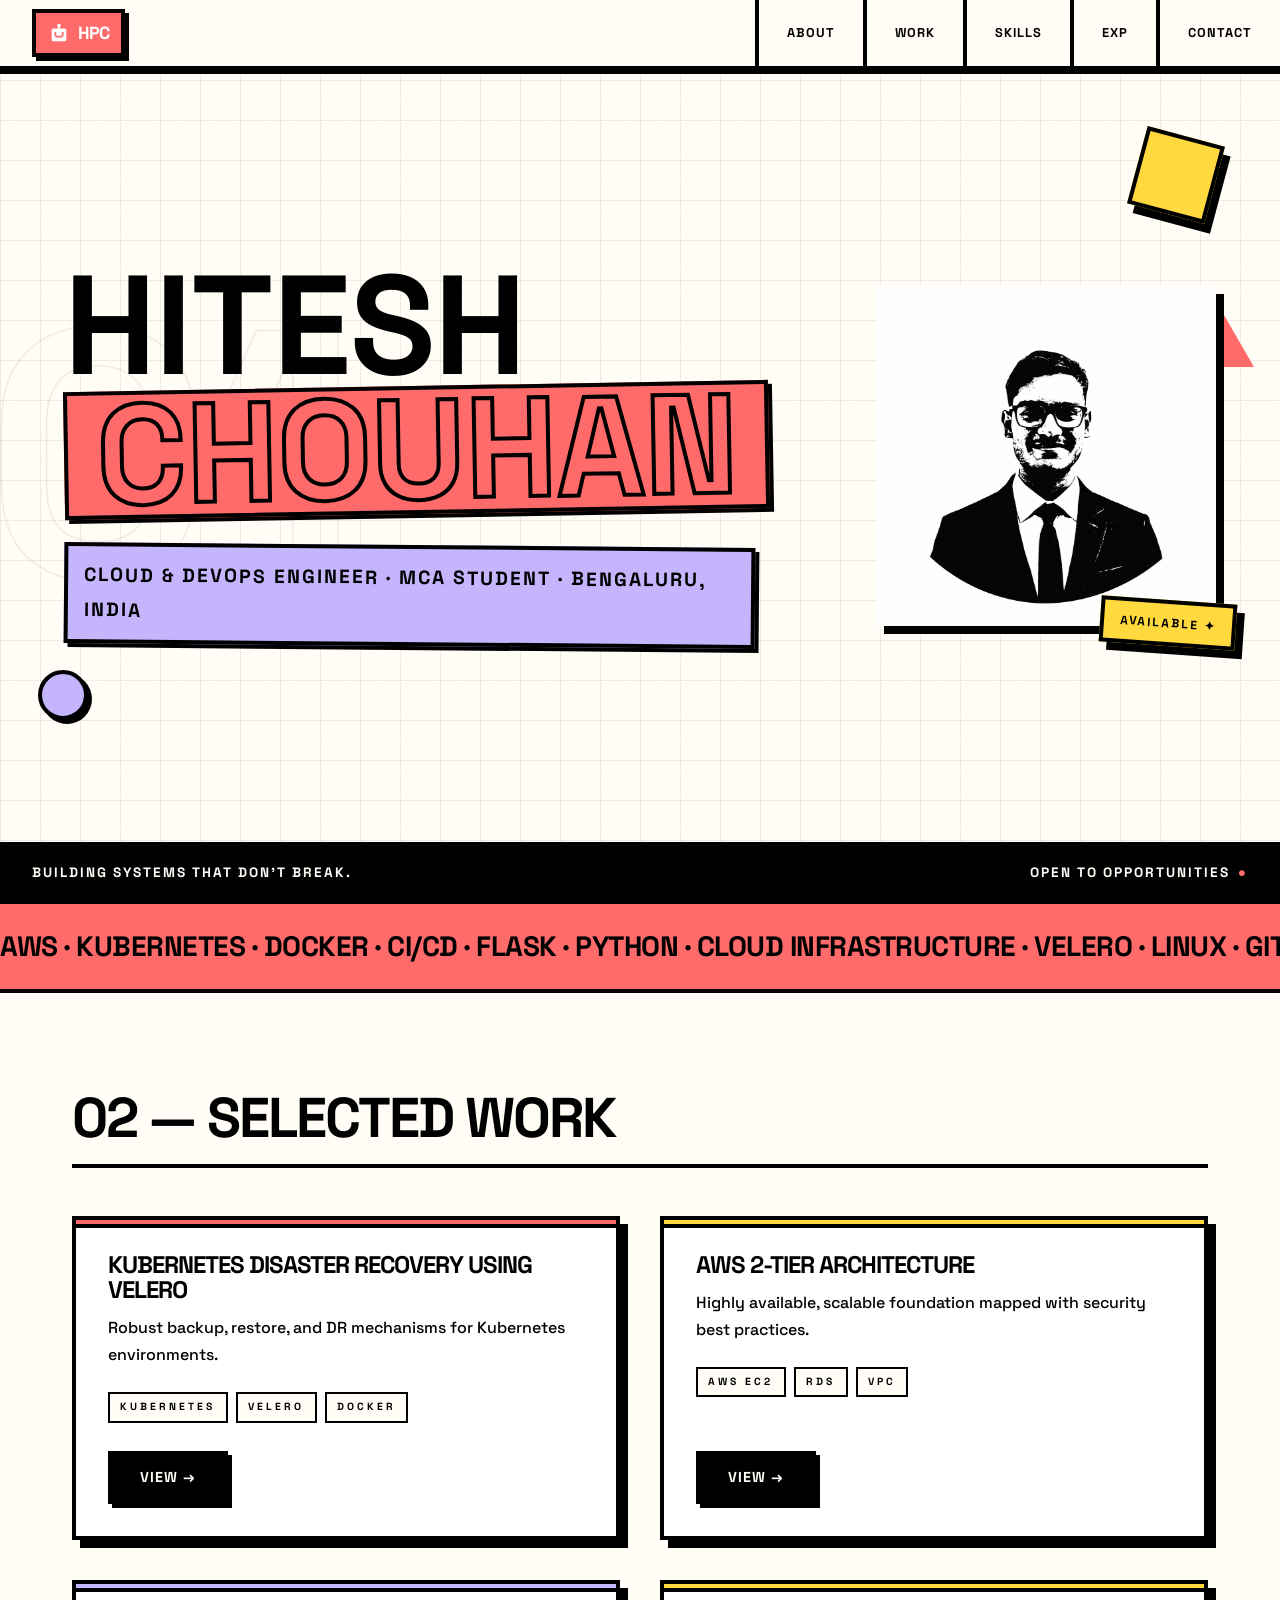
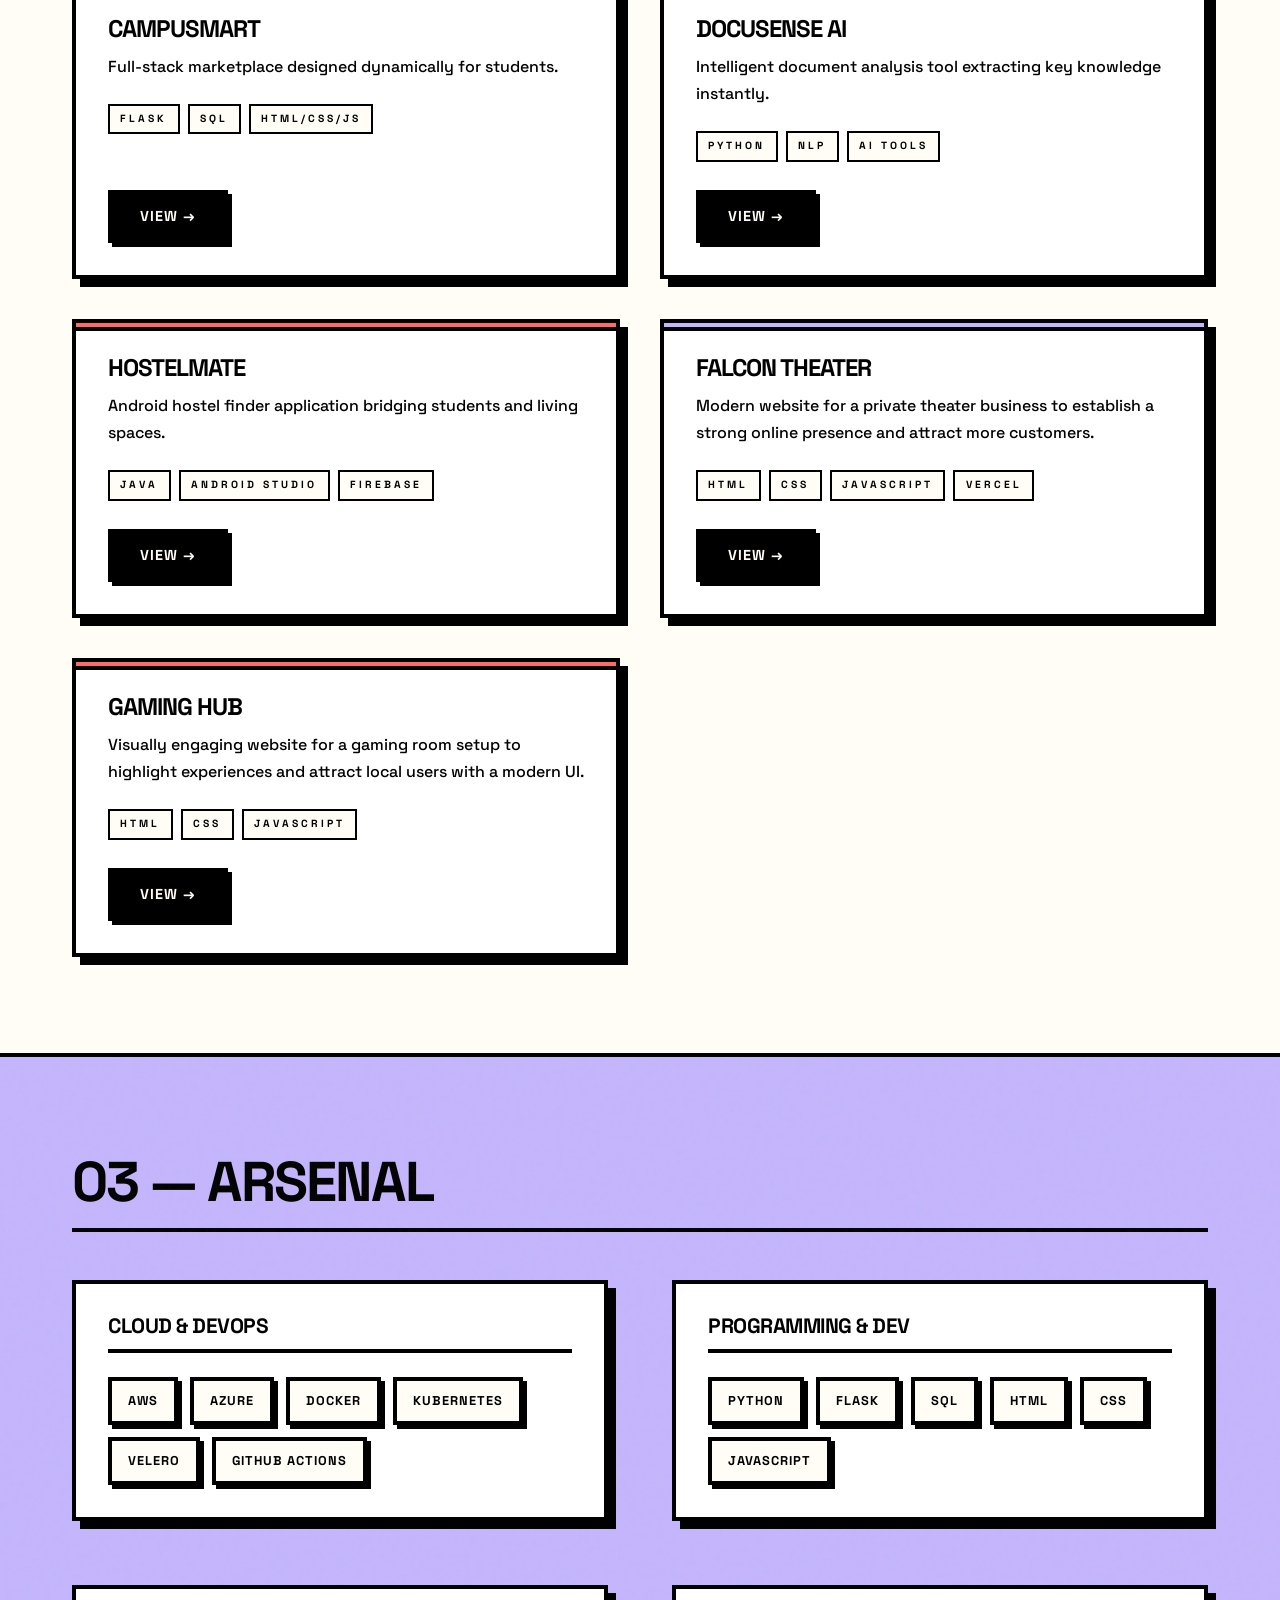
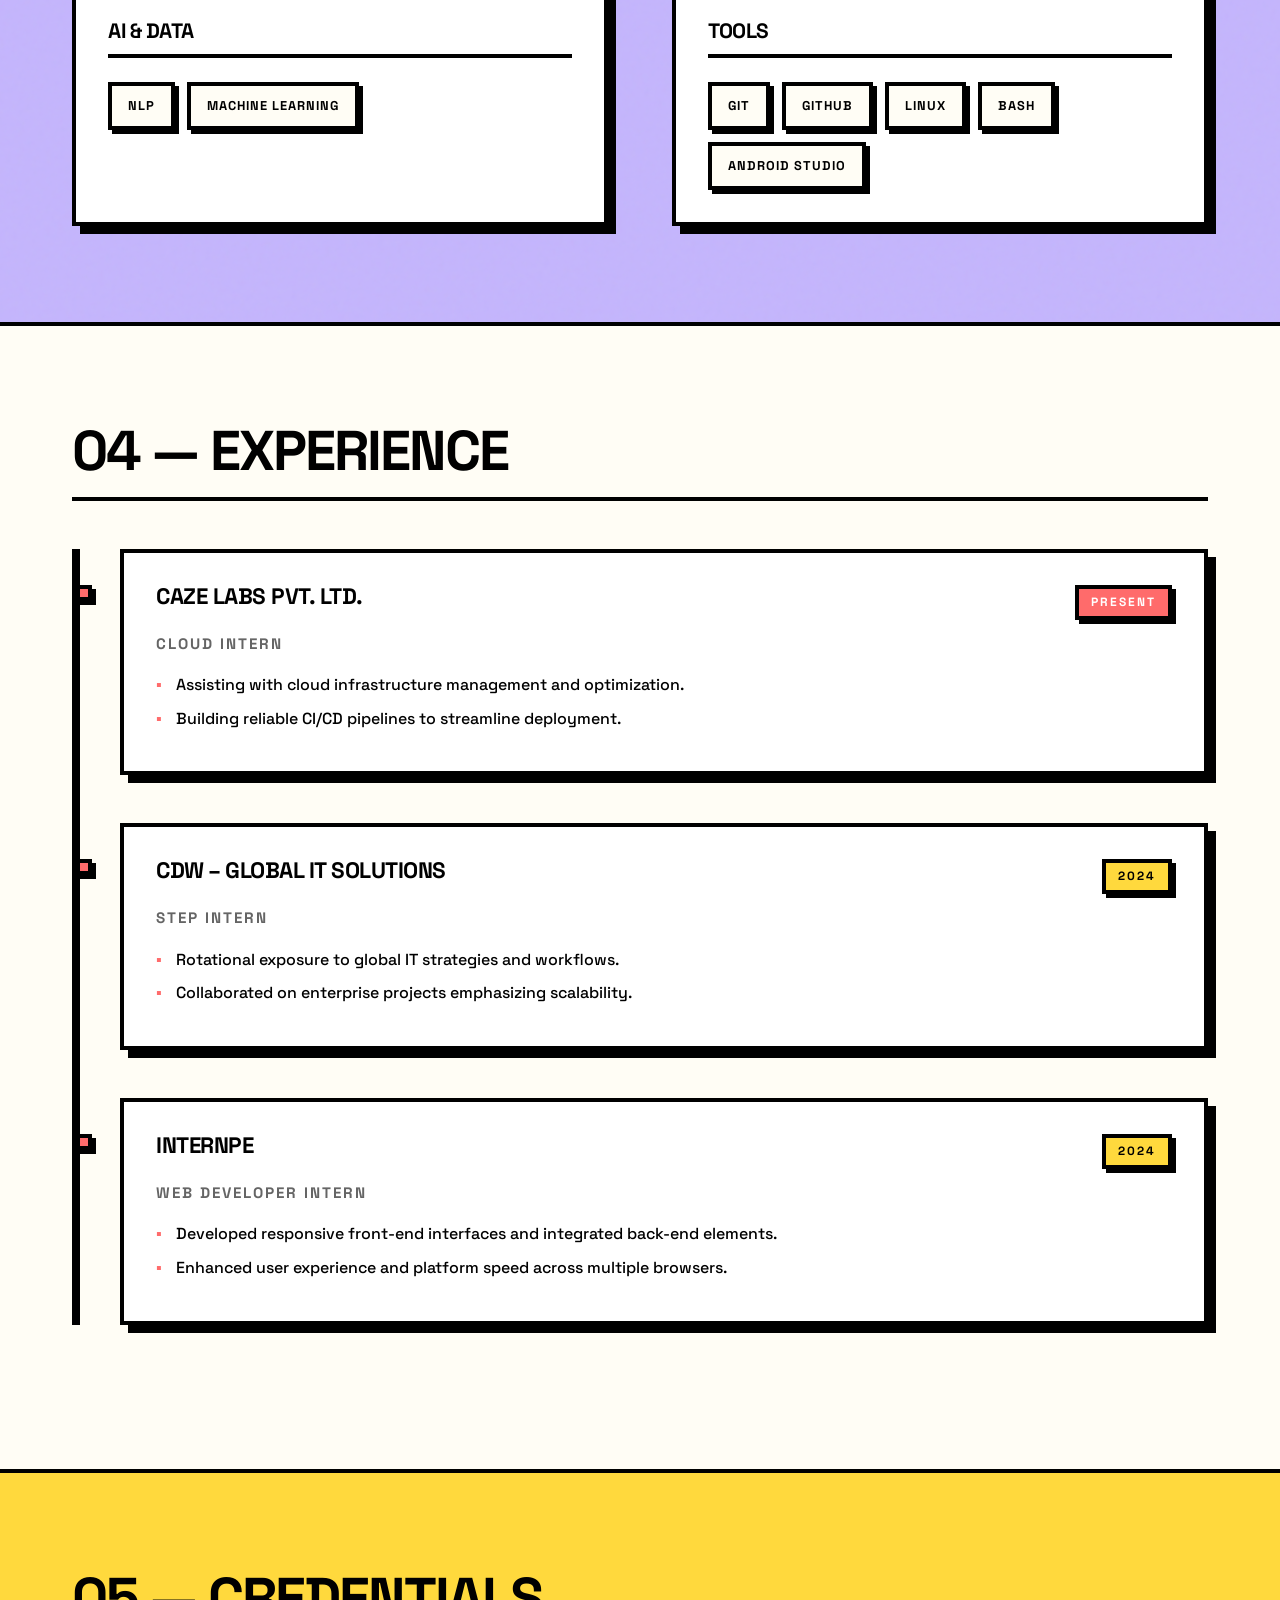
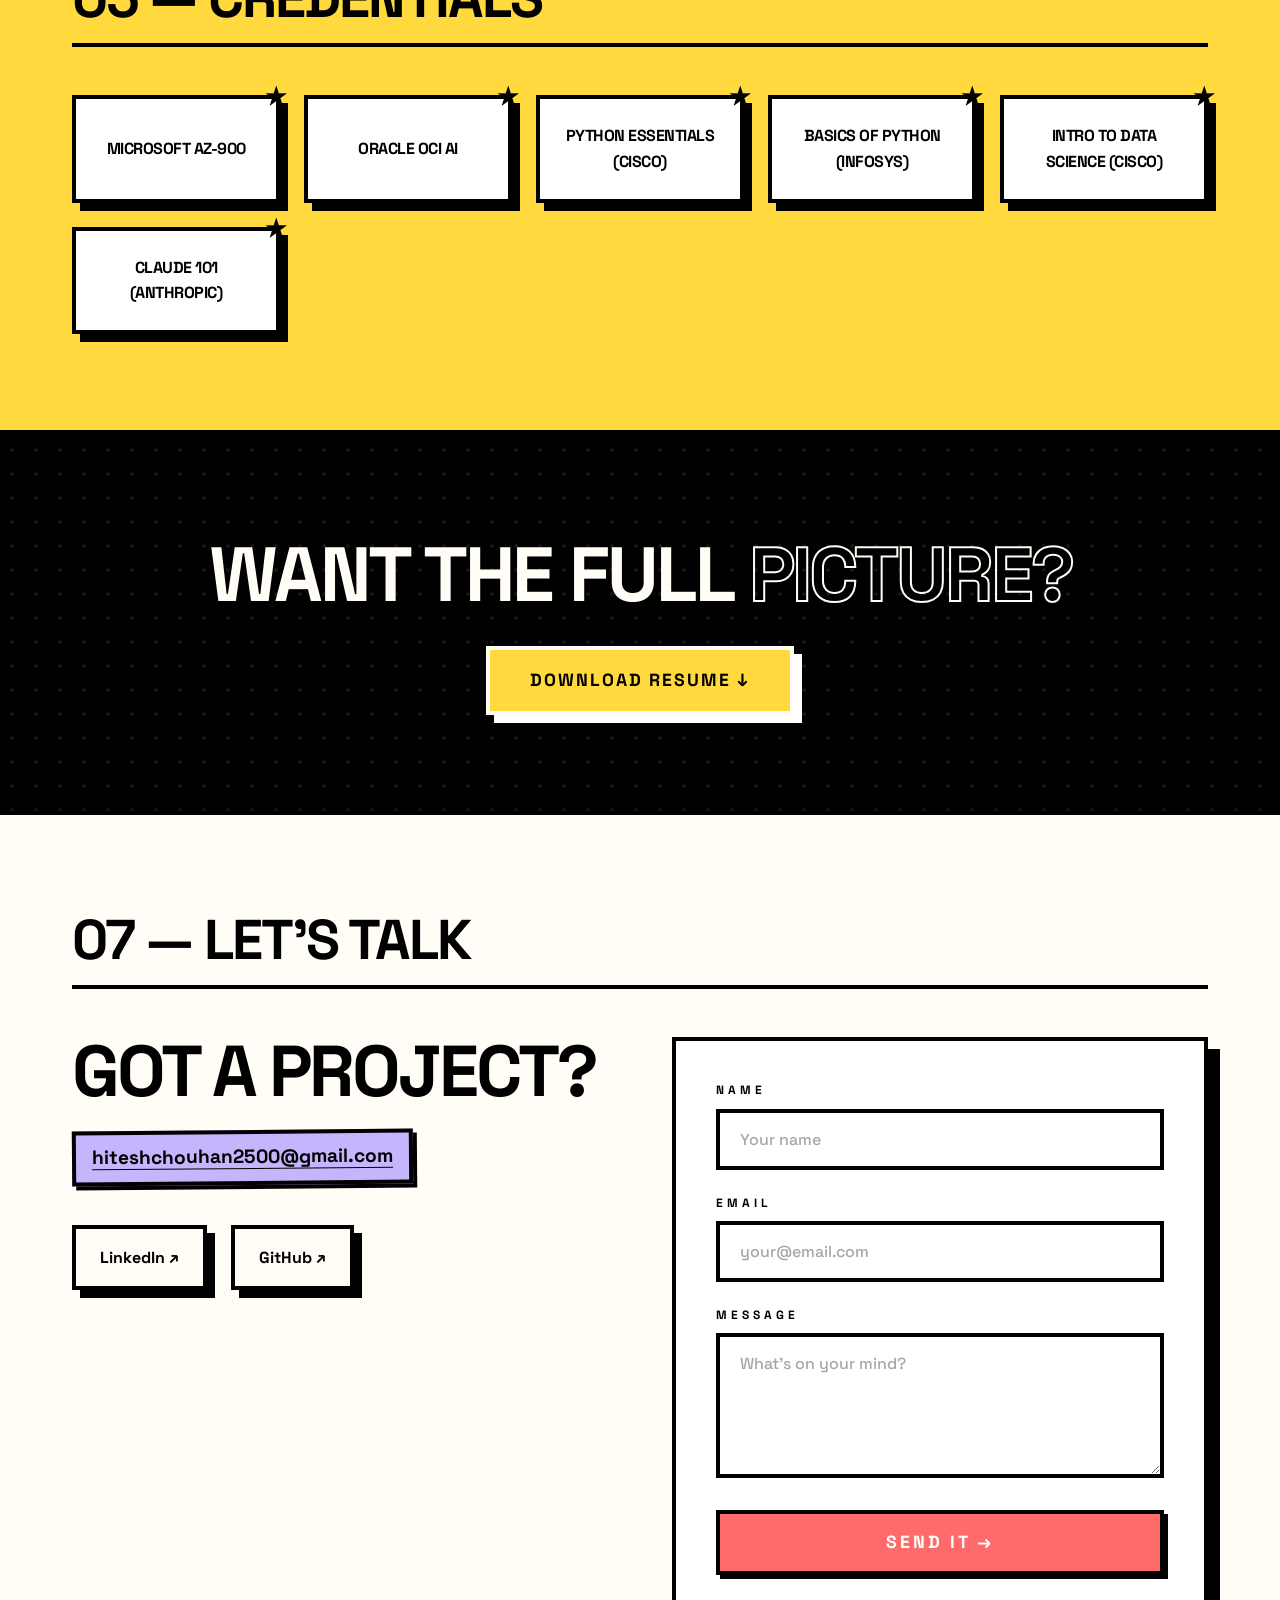
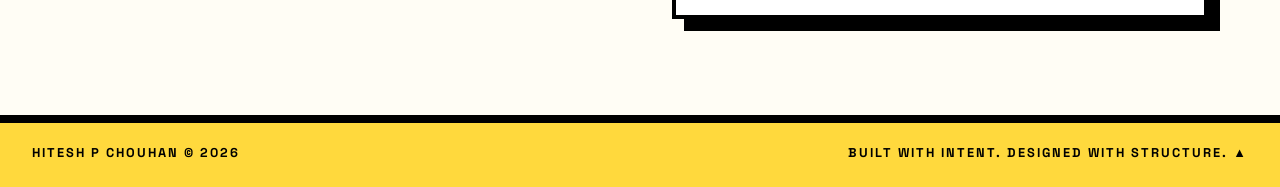
==== commit 407a0ce6: "Updated portfolio projects (Falcon Theater + Gaming Hub)" ====
--- a/index.html
+++ b/index.html
@@ -3,76 +3,98 @@
 <head>
     <meta charset="UTF-8">
     <meta name="viewport" content="width=device-width, initial-scale=1.0">
-    <title>Hitesh P Chouhan | Cloud & DevOps Engineer</title>
-    <meta property="og:title" content="Hitesh P Chouhan | Cloud & DevOps Engineer" />
-<meta property="og:description" content="Cloud & DevOps Engineer · MCA Student · Building systems that don't break." />
-<meta property="og:url" content="https://hitesh-portfolio-nu.vercel.app/" />
-<meta property="og:type" content="website" />
-    <!-- Space Grotesk Font from Google Fonts -->
+    <title>Hitesh P Chouhan | Cloud &amp; DevOps Engineer</title>
+    <meta name="description" content="Cloud &amp; DevOps Engineer · MCA Student · Building systems that don't break. Based in Bengaluru, India." />
+    <meta property="og:title" content="Hitesh P Chouhan | Cloud &amp; DevOps Engineer" />
+    <meta property="og:description" content="Cloud &amp; DevOps Engineer · MCA Student · Building systems that don't break." />
+    <meta property="og:url" content="https://hitesh-portfolio-nu.vercel.app/" />
+    <meta property="og:type" content="website" />
+    <!-- Space Grotesk — Neo-brutalism signature font -->
     <link rel="preconnect" href="https://fonts.googleapis.com">
     <link rel="preconnect" href="https://fonts.gstatic.com" crossorigin>
-    <link href="https://fonts.googleapis.com/css2?family=Space+Grotesk:wght@400;600;700&display=swap" rel="stylesheet">
+    <link href="https://fonts.googleapis.com/css2?family=Space+Grotesk:wght@400;500;700;900&display=block" rel="stylesheet">
     <link rel="stylesheet" href="style.css">
+    <script defer src="/_vercel/insights/script.js"></script>
 </head>
 <body>
+
     <!-- Custom Cursor -->
     <div id="custom-cursor"></div>
 
-    <!-- 1. FIXED NAVBAR -->
-    <nav class="navbar">
+    <!-- ============================================================
+         1. FIXED NAVBAR
+         ============================================================ -->
+    <nav class="navbar" role="navigation" aria-label="Main navigation">
         <div class="nav-left">
-            <a href="#" class="logo">
-                <svg width="32" height="32" viewBox="0 0 24 24" fill="currentColor">
+            <a href="#" class="logo" aria-label="Hitesh Chouhan home">
+                <svg width="22" height="22" viewBox="0 0 24 24" fill="currentColor" aria-hidden="true">
                     <path d="M12 2a2 2 0 0 1 2 2c0 .74-.4 1.39-1 1.73V7h5a2 2 0 0 1 2 2v10a2 2 0 0 1-2 2H6a2 2 0 0 1-2-2V9c0-1.1.9-2 2-2h5V5.73A2 2 0 0 1 10 4a2 2 0 0 1 2-2m-3 9H7v4h2v-4m8 0h-2v4h2v-4M8 17h8v-2H8v2Z"/>
                 </svg>
+                HPC
             </a>
-            <button class="menu-toggle" aria-label="Toggle menu">
+            <button class="menu-toggle" id="menu-toggle-btn" aria-label="Toggle menu" aria-expanded="false" aria-controls="nav-menu">
                 <span></span>
                 <span></span>
                 <span></span>
             </button>
         </div>
-        <div class="nav-right">
-            <a href="#about" class="nav-link">ABOUT</a>
-            <a href="#work" class="nav-link">WORK</a>
-            <a href="#skills" class="nav-link">SKILLS</a>
-            <a href="#experience" class="nav-link">EXPERIENCE</a>
-            <a href="#contact" class="nav-link">CONTACT</a>
+        <div class="nav-right" id="nav-menu" role="list">
+            <a href="#about"        class="nav-link" role="listitem">ABOUT</a>
+            <a href="#work"         class="nav-link" role="listitem">WORK</a>
+            <a href="#skills"       class="nav-link" role="listitem">SKILLS</a>
+            <a href="#experience"   class="nav-link" role="listitem">EXP</a>
+            <a href="#contact"      class="nav-link" role="listitem">CONTACT</a>
         </div>
     </nav>
 
-    <!-- 2. HERO -->
+    <!-- ============================================================
+         2. HERO
+         ============================================================ -->
     <header class="hero" id="about">
+        <!-- Decorative floaters (aria-hidden so screen readers skip) -->
+        <div class="hero-floater-1" aria-hidden="true"></div>
+        <div class="hero-floater-2" aria-hidden="true"></div>
+        <div class="hero-floater-3" aria-hidden="true"></div>
+
         <div class="hero-content">
             <div class="hero-text-content">
                 <h1 class="hero-name">HITESH</h1>
-                <h1 class="hero-name outline">CHOUHAN</h1>
-                <p class="hero-subtitle">Cloud & DevOps Engineer · MCA Student · Bengaluru, India</p>
-            </div>
+                <h1 class="hero-name outline">
+                    <span class="hero-name-band">CHOUHAN</span>
+                </h1>
+                <p class="hero-subtitle">Cloud &amp; DevOps Engineer&nbsp;·&nbsp;MCA Student&nbsp;·&nbsp;Bengaluru, India</p>
+            </div>
+
             <div class="hero-image-container">
-                <img src="profile.png" alt="Hitesh P Chouhan" class="hero-img">
-            </div>
-        </div>
+                <img src="profile.png" alt="Hitesh P Chouhan — Cloud &amp; DevOps Engineer" class="hero-img">
+                <div class="hero-badge" aria-label="Available for opportunities">AVAILABLE&nbsp;✦</div>
+            </div>
+        </div>
+
         <div class="hero-bottom-bar">
             <div class="tl">Building systems that don't break.</div>
-            <div class="tr indicator">AVAILABLE FOR OPPORTUNITIES <span class="blink">●</span></div>
+            <div class="tr indicator">OPEN TO OPPORTUNITIES <span class="blink" aria-hidden="true">●</span></div>
         </div>
     </header>
 
-    <!-- 3. SCROLLING TICKER -->
-    <div class="ticker-wrap">
+    <!-- ============================================================
+         3. SCROLLING TICKER
+         ============================================================ -->
+    <div class="ticker-wrap" aria-hidden="true">
         <div class="ticker-content">
-            <span>AWS · KUBERNETES · DOCKER · CI/CD · FLASK · PYTHON · CLOUD INFRASTRUCTURE · VELERO · AWS · KUBERNETES · DOCKER · CI/CD · FLASK · PYTHON · CLOUD INFRASTRUCTURE · VELERO ·&nbsp;</span>
-            <span>AWS · KUBERNETES · DOCKER · CI/CD · FLASK · PYTHON · CLOUD INFRASTRUCTURE · VELERO · AWS · KUBERNETES · DOCKER · CI/CD · FLASK · PYTHON · CLOUD INFRASTRUCTURE · VELERO ·&nbsp;</span>
+            <span>AWS · KUBERNETES · DOCKER · CI/CD · FLASK · PYTHON · CLOUD INFRASTRUCTURE · VELERO · LINUX · GITHUB ACTIONS ·&nbsp;</span>
+            <span>AWS · KUBERNETES · DOCKER · CI/CD · FLASK · PYTHON · CLOUD INFRASTRUCTURE · VELERO · LINUX · GITHUB ACTIONS ·&nbsp;</span>
         </div>
     </div>
 
-    <!-- 4. PROJECTS / WORK -->
+    <!-- ============================================================
+         4. PROJECTS / WORK
+         ============================================================ -->
     <section id="work" class="reveal-on-scroll">
         <div class="container">
             <h2 class="section-title">02 &mdash; SELECTED WORK</h2>
             <div class="projects-grid">
-                
+
                 <div class="brutalist-card project-card">
                     <div class="card-content">
                         <h3>Kubernetes Disaster Recovery using Velero</h3>
@@ -83,7 +105,7 @@
                             <span class="tag">Docker</span>
                         </div>
                     </div>
-                    <button class="brutalist-btn project-btn">VIEW &rarr;</button>
+                    <button class="brutalist-btn project-btn" id="project-btn-0" aria-label="View Kubernetes Disaster Recovery project">VIEW &rarr;</button>
                 </div>
 
                 <div class="brutalist-card project-card">
@@ -96,7 +118,7 @@
                             <span class="tag">VPC</span>
                         </div>
                     </div>
-                    <button class="brutalist-btn project-btn">VIEW &rarr;</button>
+                    <button class="brutalist-btn project-btn" id="project-btn-1" aria-label="View AWS 2-Tier Architecture project">VIEW &rarr;</button>
                 </div>
 
                 <div class="brutalist-card project-card">
@@ -109,7 +131,7 @@
                             <span class="tag">HTML/CSS/JS</span>
                         </div>
                     </div>
-                    <button class="brutalist-btn project-btn">VIEW &rarr;</button>
+                    <button class="brutalist-btn project-btn" id="project-btn-2" aria-label="View CampusMart project">VIEW &rarr;</button>
                 </div>
 
                 <div class="brutalist-card project-card">
@@ -122,7 +144,7 @@
                             <span class="tag">AI Tools</span>
                         </div>
                     </div>
-                    <button class="brutalist-btn project-btn">VIEW &rarr;</button>
+                    <button class="brutalist-btn project-btn" id="project-btn-3" aria-label="View DocuSense AI project">VIEW &rarr;</button>
                 </div>
 
                 <div class="brutalist-card project-card">
@@ -135,20 +157,49 @@
                             <span class="tag">Firebase</span>
                         </div>
                     </div>
-                    <button class="brutalist-btn project-btn">VIEW &rarr;</button>
-                </div>
-
-            </div>
-        </div>
-    </section>
-
-    <!-- 5. SKILLS & TOOLS -->
+                    <button class="brutalist-btn project-btn" id="project-btn-4" aria-label="View HostelMate project">VIEW &rarr;</button>
+                </div>
+
+                <div class="brutalist-card project-card">
+                    <div class="card-content">
+                        <h3>Falcon Theater</h3>
+                        <p>Modern website for a private theater business to establish a strong online presence and attract more customers.</p>
+                        <div class="tags">
+                            <span class="tag">HTML</span>
+                            <span class="tag">CSS</span>
+                            <span class="tag">JavaScript</span>
+                            <span class="tag">Vercel</span>
+                        </div>
+                    </div>
+                    <button class="brutalist-btn project-btn" id="project-btn-5" aria-label="View Falcon Theater project">VIEW &rarr;</button>
+                </div>
+
+                <div class="brutalist-card project-card">
+                    <div class="card-content">
+                        <h3>Gaming Hub</h3>
+                        <p>Visually engaging website for a gaming room setup to highlight experiences and attract local users with a modern UI.</p>
+                        <div class="tags">
+                            <span class="tag">HTML</span>
+                            <span class="tag">CSS</span>
+                            <span class="tag">JavaScript</span>
+                        </div>
+                    </div>
+                    <button class="brutalist-btn project-btn" id="project-btn-6" aria-label="View Gaming Hub project">VIEW &rarr;</button>
+                </div>
+
+            </div>
+        </div>
+    </section>
+
+    <!-- ============================================================
+         5. SKILLS & TOOLS
+         ============================================================ -->
     <section id="skills" class="reveal-on-scroll">
         <div class="container">
             <h2 class="section-title">03 &mdash; ARSENAL</h2>
             <div class="skills-layout">
                 <div class="skill-group">
-                    <h4 class="group-title">Cloud & DevOps</h4>
+                    <h4 class="group-title">Cloud &amp; DevOps</h4>
                     <div class="skill-tags">
                         <span class="skill-tag">AWS</span>
                         <span class="skill-tag">Azure</span>
@@ -159,7 +210,7 @@
                     </div>
                 </div>
                 <div class="skill-group">
-                    <h4 class="group-title">Programming & Dev</h4>
+                    <h4 class="group-title">Programming &amp; Dev</h4>
                     <div class="skill-tags">
                         <span class="skill-tag">Python</span>
                         <span class="skill-tag">Flask</span>
@@ -170,10 +221,10 @@
                     </div>
                 </div>
                 <div class="skill-group">
-                    <h4 class="group-title">AI & Data</h4>
+                    <h4 class="group-title">AI &amp; Data</h4>
                     <div class="skill-tags">
                         <span class="skill-tag">NLP</span>
-                        <span class="skill-tag">Machine Learning Basics</span>
+                        <span class="skill-tag">Machine Learning</span>
                     </div>
                 </div>
                 <div class="skill-group">
@@ -190,15 +241,18 @@
         </div>
     </section>
 
-    <!-- 6. EXPERIENCE -->
+    <!-- ============================================================
+         6. EXPERIENCE
+         ============================================================ -->
     <section id="experience" class="reveal-on-scroll">
         <div class="container">
             <h2 class="section-title">04 &mdash; EXPERIENCE</h2>
             <div class="timeline">
+
                 <div class="timeline-entry">
                     <div class="entry-header">
                         <h3>Caze Labs Pvt. Ltd.</h3>
-                        <span class="badge">Present</span>
+                        <span class="badge present">PRESENT</span>
                     </div>
                     <p class="role">Cloud Intern</p>
                     <ul>
@@ -230,11 +284,14 @@
                         <li>Enhanced user experience and platform speed across multiple browsers.</li>
                     </ul>
                 </div>
-            </div>
-        </div>
-    </section>
-
-    <!-- 7. CERTIFICATIONS -->
+
+            </div>
+        </div>
+    </section>
+
+    <!-- ============================================================
+         7. CERTIFICATIONS
+         ============================================================ -->
     <section id="certifications" class="reveal-on-scroll">
         <div class="container">
             <h2 class="section-title">05 &mdash; CREDENTIALS</h2>
@@ -249,15 +306,21 @@
         </div>
     </section>
 
-    <!-- 9. RESUME DOWNLOAD -->
+    <!-- ============================================================
+         9. RESUME DOWNLOAD
+         ============================================================ -->
     <section id="resume" class="dark-band reveal-on-scroll">
         <div class="container text-center">
-            <h2 class="huge-heading">WANT THE FULL PICTURE?</h2>
-            <a href="resume.pdf" class="brutalist-btn invert-btn" download="Hitesh_Chouhan_Resume.pdf" target="_blank">DOWNLOAD RESUME &darr;</a>
-        </div>
-    </section>
-
-    <!-- 10. CONTACT -->
+            <h2 class="huge-heading">WANT THE FULL <em>PICTURE?</em></h2>
+            <a href="resume.pdf" class="brutalist-btn invert-btn" download="Hitesh_Chouhan_Resume.pdf" target="_blank" rel="noopener">
+                DOWNLOAD RESUME &darr;
+            </a>
+        </div>
+    </section>
+
+    <!-- ============================================================
+         10. CONTACT
+         ============================================================ -->
     <section id="contact" class="reveal-on-scroll">
         <div class="container">
             <h2 class="section-title">07 &mdash; LET'S TALK</h2>
@@ -265,49 +328,53 @@
                 <div class="contact-info">
                     <h2 class="massive-text">GOT A PROJECT?</h2>
                     <a href="mailto:hiteshchouhan2500@gmail.com" class="big-email">hiteshchouhan2500@gmail.com</a>
-                    
+
                     <div class="social-links">
-                        <a href="https://www.linkedin.com/in/hiteshchouhan059/" class="brutalist-card social-card" target="_blank">LinkedIn &nearr;</a>
-                        <a href="https://github.com/hiteshchouhan059" class="brutalist-card social-card" target="_blank">GitHub &nearr;</a>
-                    </div>
-                </div>
-                
-                <form action="https://formsubmit.co/hiteshchouhan2500@gmail.com" method="POST" class="contact-form">
+                        <a href="https://www.linkedin.com/in/hiteshchouhan059/" class="brutalist-card social-card" target="_blank" rel="noopener" aria-label="LinkedIn profile">LinkedIn &nearr;</a>
+                        <a href="https://github.com/hiteshchouhan059" class="brutalist-card social-card" target="_blank" rel="noopener" aria-label="GitHub profile">GitHub &nearr;</a>
+                    </div>
+                </div>
+
+                <form action="https://formsubmit.co/hiteshchouhan2500@gmail.com" method="POST" class="contact-form" id="contact-form" novalidate>
                     <input type="hidden" name="_captcha" value="false">
-                    
+
                     <div class="form-group">
-                        <label class="label">Name</label>
-                        <input type="text" name="name" class="brutalist-input" required>
+                        <label class="label" for="contact-name">Name</label>
+                        <input type="text" id="contact-name" name="name" class="brutalist-input" placeholder="Your name" required>
                     </div>
                     <div class="form-group">
-                        <label class="label">Email</label>
-                        <input type="email" name="email" class="brutalist-input" required>
+                        <label class="label" for="contact-email">Email</label>
+                        <input type="email" id="contact-email" name="email" class="brutalist-input" placeholder="your@email.com" required>
                     </div>
                     <div class="form-group">
-                        <label class="label">Message</label>
-                        <textarea name="message" class="brutalist-input" rows="5" required></textarea>
-                    </div>
-                    <button type="submit" class="brutalist-btn submit-btn">SEND IT &rarr;</button>
+                        <label class="label" for="contact-message">Message</label>
+                        <textarea id="contact-message" name="message" class="brutalist-input" rows="5" placeholder="What's on your mind?" required></textarea>
+                    </div>
+                    <button type="submit" class="brutalist-btn submit-btn" id="submit-btn">SEND IT &rarr;</button>
                 </form>
             </div>
         </div>
     </section>
 
-    <!-- MODAL -->
-    <div class="modal-overlay" id="project-modal">
+    <!-- ============================================================
+         MODAL
+         ============================================================ -->
+    <div class="modal-overlay" id="project-modal" role="dialog" aria-modal="true" aria-labelledby="modal-title">
         <div class="brutalist-card modal-content">
-            <button class="brutalist-btn close-btn" id="modal-close">X</button>
+            <button class="brutalist-btn close-btn" id="modal-close" aria-label="Close modal">✕</button>
             <h3 id="modal-title" class="modal-title">Project Title</h3>
             <p id="modal-desc" class="modal-desc">Project description goes here.</p>
             <ul id="modal-points" class="modal-points" style="display: none;"></ul>
-            <a href="#" id="modal-link" class="brutalist-btn" style="display: none;" target="_blank">VIEW PROJECT &nearr;</a>
+            <a href="#" id="modal-link" class="brutalist-btn" style="display: none;" target="_blank" rel="noopener">VIEW PROJECT &nearr;</a>
         </div>
     </div>
 
-    <!-- 11. FOOTER -->
-    <footer class="footer">
+    <!-- ============================================================
+         11. FOOTER
+         ============================================================ -->
+    <footer class="footer" role="contentinfo">
         <div class="footer-left">HITESH P CHOUHAN &copy; 2026</div>
-        <div class="footer-right">DESIGNED WITH STRUCTURE. BUILT WITH INTENT. &uarr;</div>
+        <div class="footer-right">BUILT WITH INTENT. DESIGNED WITH STRUCTURE. &#9650;</div>
     </footer>
 
     <script src="script.js"></script>
--- a/style.css
+++ b/style.css
@@ -1,50 +1,73 @@
-@import url('https://fonts.googleapis.com/css2?family=Space+Grotesk:wght@400;600;700&display=swap');
-
+/* ============================================
+   NEO-BRUTALISM DESIGN SYSTEM
+   Hitesh P Chouhan — Portfolio
+   ============================================ */
+
+@import url('https://fonts.googleapis.com/css2?family=Space+Grotesk:wght@400;500;700;900&display=block');
+
+/* ============================================
+   DESIGN TOKENS
+   ============================================ */
 :root {
-    --bg-color: #ffffff;
-    --fg-color: #000000;
-    --border: 3px solid #000000;
-    --shadow: 8px 8px 0px #000000;
-    --shadow-hover: 12px 12px 0px #000000;
-    --shadow-focus: 8px 8px 0px #000000;
-    --font-main: 'Space Grotesk', sans-serif;
-    --nav-height: 70px;
-}
-
-* {
+    /* Colors */
+    --neo-bg:        #FFFDF5; /* Cream canvas */
+    --neo-fg:        #000000; /* Pure black (ink) */
+    --neo-accent:    #FF6B6B; /* Hot Red */
+    --neo-secondary: #FFD93D; /* Vivid Yellow */
+    --neo-muted:     #C4B5FD; /* Soft Violet */
+    --neo-white:     #FFFFFF;
+
+    /* Borders */
+    --border-sm:     2px solid #000;
+    --border:        4px solid #000;
+    --border-thick:  8px solid #000;
+
+    /* Hard Shadows (zero blur) */
+    --shadow-sm:     4px 4px 0px 0px #000;
+    --shadow-md:     8px 8px 0px 0px #000;
+    --shadow-lg:     12px 12px 0px 0px #000;
+    --shadow-xl:     16px 16px 0px 0px #000;
+    --shadow-invert: 8px 8px 0px 0px #fff;
+
+    /* Typography */
+    --font-main:     'Space Grotesk', sans-serif;
+    --nav-height:    70px;
+}
+
+/* ============================================
+   RESET & BASE
+   ============================================ */
+*, *::before, *::after {
     margin: 0;
     padding: 0;
     box-sizing: border-box;
-    cursor: none; /* Custom interaction cursor */
-}
-
-/* HTML scroll behavior */
+    cursor: none;
+}
+
 html {
     scroll-behavior: smooth;
     overflow-x: hidden;
 }
 
 body {
-    background-color: var(--bg-color);
-    color: var(--fg-color);
+    background-color: var(--neo-bg);
+    color: var(--neo-fg);
     font-family: var(--font-main);
-    font-weight: 400;
+    font-weight: 700;
     line-height: 1.6;
     overflow-x: hidden;
-    /* 40x40px black grid pattern at 6% opacity */
-    background-image: 
-        linear-gradient(to right, rgba(0, 0, 0, 0.06) 1px, transparent 1px),
-        linear-gradient(to bottom, rgba(0, 0, 0, 0.06) 1px, transparent 1px);
+    /* Grid graph-paper texture */
+    background-image:
+        linear-gradient(to right, rgba(0,0,0,0.07) 1px, transparent 1px),
+        linear-gradient(to bottom, rgba(0,0,0,0.07) 1px, transparent 1px);
     background-size: 40px 40px;
-    background-position: center top;
-}
-
-/* Typography Base */
+}
+
 h1, h2, h3, h4, h5, h6 {
-    font-weight: 700;
+    font-weight: 900;
     text-transform: uppercase;
     letter-spacing: -1px;
-    line-height: 1.1;
+    line-height: 1.05;
 }
 
 a {
@@ -52,62 +75,99 @@
     text-decoration: none;
 }
 
+ul { list-style: none; }
+
+/* ============================================
+   TYPOGRAPHY UTILITIES
+   ============================================ */
 .label {
-    font-weight: 600;
-    text-transform: uppercase;
-    letter-spacing: 3px;
+    font-weight: 700;
+    text-transform: uppercase;
+    letter-spacing: 4px;
     font-size: 0.75rem;
     display: block;
     margin-bottom: 0.5rem;
 }
 
-/* Reusable Components */
-.brutalist-card, .brutalist-btn, .brutalist-input {
-    border: var(--border);
-    border-radius: 0; /* NO RADIUS */
-    background: var(--bg-color);
-    color: var(--fg-color);
-    transition: transform 0.15s ease-out, box-shadow 0.15s ease-out, background-color 0.1s;
-}
-
+/* ============================================
+   CORE BRUTALIST COMPONENTS
+   ============================================ */
+
+/* --- CARD --- */
 .brutalist-card {
-    box-shadow: var(--shadow);
+    border: var(--border);
+    border-radius: 0;
+    background: var(--neo-white);
+    color: var(--neo-fg);
+    box-shadow: var(--shadow-md);
     padding: 2rem;
     display: flex;
     flex-direction: column;
-}
-
+    transition: transform 0.2s ease-out, box-shadow 0.2s ease-out;
+}
+
+.brutalist-card:hover {
+    transform: translate(-4px, -4px);
+    box-shadow: var(--shadow-xl);
+}
+
+/* --- BUTTON --- */
 .brutalist-btn {
-    box-shadow: var(--shadow);
-    font-weight: 700;
-    text-transform: uppercase;
-    letter-spacing: -0.5px;
-    padding: 0.75rem 1.5rem;
+    border: var(--border);
+    border-radius: 0;
+    background: var(--neo-bg);
+    color: var(--neo-fg);
+    box-shadow: var(--shadow-sm);
+    font-weight: 900;
+    font-family: var(--font-main);
+    text-transform: uppercase;
+    letter-spacing: 1px;
+    font-size: 0.9rem;
+    padding: 0.85rem 1.75rem;
     display: inline-flex;
     align-items: center;
     justify-content: center;
     width: max-content;
-}
-
-.brutalist-card:hover, .brutalist-btn:hover {
-    transform: translate(-4px, -4px);
-    box-shadow: var(--shadow-hover);
-}
-
+    transition: transform 0.1s ease-out, box-shadow 0.1s ease-out, background-color 0.1s;
+}
+
+.brutalist-btn:hover {
+    background-color: var(--neo-secondary);
+    transform: translate(-2px, -2px);
+    box-shadow: var(--shadow-md);
+}
+
+.brutalist-btn:active {
+    transform: translate(4px, 4px);
+    box-shadow: none;
+}
+
+/* --- INPUT / TEXTAREA --- */
 .brutalist-input {
     width: 100%;
-    padding: 1rem;
+    border: var(--border);
+    border-radius: 0;
+    background: var(--neo-white);
+    color: var(--neo-fg);
+    padding: 1rem 1.25rem;
     font-family: var(--font-main);
-    font-weight: 400;
+    font-weight: 700;
     font-size: 1rem;
     outline: none;
+    transition: background-color 0.1s, box-shadow 0.1s;
+}
+
+.brutalist-input::placeholder {
+    color: rgba(0,0,0,0.35);
+    font-weight: 500;
 }
 
 .brutalist-input:focus {
-    box-shadow: var(--shadow-focus);
-    background: #f9f9f9;
-}
-
+    background-color: var(--neo-secondary);
+    box-shadow: var(--shadow-sm);
+}
+
+/* --- CONTAINER --- */
 .container {
     width: 100%;
     max-width: 1200px;
@@ -115,59 +175,86 @@
     padding: 6rem 2rem;
 }
 
+/* --- SECTION TITLE --- */
 .section-title {
-    font-size: 3rem;
+    font-size: clamp(2rem, 5vw, 3.5rem);
     margin-bottom: 3rem;
     border-bottom: var(--border);
     padding-bottom: 1rem;
-}
-
-/* Custom Cursor */
+    letter-spacing: -2px;
+}
+
+/* ============================================
+   CUSTOM CURSOR
+   ============================================ */
 #custom-cursor {
-    width: 12px;
-    height: 12px;
-    background-color: var(--fg-color);
+    width: 14px;
+    height: 14px;
+    background-color: var(--neo-accent);
+    border: 2px solid var(--neo-fg);
     position: fixed;
     top: -20px;
     left: -20px;
     pointer-events: none;
     z-index: 9999;
     transform: translate(-50%, -50%);
-    transition: width 0.1s, height 0.1s, background-color 0.1s;
-    /* Removed mix-blend-mode to ensure cursor remains visible black */
+    transition: width 0.1s, height 0.1s, background-color 0.1s, border-radius 0.1s;
 }
 
 #custom-cursor.hover {
-    width: 30px;
-    height: 30px;
-    background-color: var(--fg-color);
-}
-
-/* 1. FIXED NAVBAR */
+    width: 32px;
+    height: 32px;
+    background-color: var(--neo-secondary);
+    border: 3px solid var(--neo-fg);
+}
+
+/* ============================================
+   1. NAVBAR
+   ============================================ */
 .navbar {
     position: fixed;
     top: 0;
     left: 0;
     width: 100%;
     height: var(--nav-height);
-    background: var(--bg-color);
+    background: var(--neo-bg);
     border-bottom: var(--border);
     display: flex;
     justify-content: space-between;
     z-index: 1000;
+    box-shadow: 0 4px 0 0 #000;
 }
 
 .nav-left {
     display: flex;
     align-items: center;
     padding: 0 2rem;
+    gap: 1rem;
 }
 
 .logo {
-    font-weight: 700;
-    font-size: 1.5rem;
+    font-weight: 900;
+    font-size: 1.1rem;
     text-transform: uppercase;
     letter-spacing: -1px;
+    border: var(--border);
+    background: var(--neo-accent);
+    color: var(--neo-white);
+    padding: 0.35rem 0.75rem;
+    box-shadow: var(--shadow-sm);
+    transition: transform 0.1s, box-shadow 0.1s;
+    display: flex;
+    align-items: center;
+    gap: 0.5rem;
+}
+
+.logo:hover {
+    transform: translate(-2px, -2px);
+    box-shadow: var(--shadow-md);
+}
+
+.logo svg {
+    fill: var(--neo-white);
 }
 
 .nav-right {
@@ -179,62 +266,127 @@
     display: flex;
     align-items: center;
     justify-content: center;
-    padding: 0 2rem;
+    padding: 0 1.75rem;
     border-left: var(--border);
-    font-weight: 600;
-    text-transform: uppercase;
-    letter-spacing: -0.5px;
+    font-weight: 900;
+    font-size: 0.8rem;
+    text-transform: uppercase;
+    letter-spacing: 1px;
     height: 100%;
     transition: background-color 0s, color 0s;
 }
 
 .nav-link:hover {
-    background-color: var(--fg-color);
-    color: var(--bg-color);
+    background-color: var(--neo-fg);
+    color: var(--neo-bg);
 }
 
 .menu-toggle {
     display: none;
-    background: none;
-    border: none;
-    width: 30px;
-    height: 20px;
-    position: relative;
+    background: var(--neo-secondary);
+    border: var(--border);
+    box-shadow: var(--shadow-sm);
+    width: 44px;
+    height: 44px;
+    position: relative;
+    flex-shrink: 0;
+    flex-direction: column;
+    align-items: center;
+    justify-content: center;
+    gap: 5px;
     z-index: 1001;
 }
 
 .menu-toggle span {
     display: block;
-    width: 100%;
+    width: 18px;
     height: 3px;
-    background-color: var(--fg-color);
-    position: absolute;
-    left: 0;
-    transition: transform 0.3s, opacity 0.3s;
-}
-
-.menu-toggle span:nth-child(1) { top: 0; }
-.menu-toggle span:nth-child(2) { top: 8px; }
-.menu-toggle span:nth-child(3) { top: 16px; }
-
-.menu-toggle.active span:nth-child(1) {
-    transform: translateY(8px) rotate(45deg);
-}
-.menu-toggle.active span:nth-child(2) {
-    opacity: 0;
-}
-.menu-toggle.active span:nth-child(3) {
-    transform: translateY(-8px) rotate(-45deg);
-}
-
-/* 2. HERO */
+    background-color: var(--neo-fg);
+    position: absolute;
+    left: 50%;
+    transform: translateX(-50%);
+    transition: transform 0.25s, opacity 0.25s;
+}
+
+.menu-toggle span:nth-child(1) { top: 13px; }
+.menu-toggle span:nth-child(2) { top: 20px; }
+.menu-toggle span:nth-child(3) { top: 27px; }
+
+.menu-toggle.active span:nth-child(1) { transform: translateX(-50%) translateY(7px) rotate(45deg); }
+.menu-toggle.active span:nth-child(2) { opacity: 0; }
+.menu-toggle.active span:nth-child(3) { transform: translateX(-50%) translateY(-7px) rotate(-45deg); }
+
+/* ============================================
+   2. HERO
+   ============================================ */
 .hero {
-    height: 100vh;
+    min-height: 100vh;
     display: flex;
     flex-direction: column;
     justify-content: center;
     position: relative;
     padding-top: var(--nav-height);
+    overflow: hidden;
+}
+
+/* Halftone dot overlay */
+.hero::before {
+    content: '';
+    position: absolute;
+    inset: 0;
+    background-image: radial-gradient(#000 1.5px, transparent 1.5px);
+    background-size: 28px 28px;
+    opacity: 0.04;
+    pointer-events: none;
+}
+
+/* Decorative floaters */
+.hero-floater-1 {
+    position: absolute;
+    top: 15%;
+    right: 5%;
+    width: 80px;
+    height: 80px;
+    background: var(--neo-secondary);
+    border: var(--border);
+    box-shadow: var(--shadow-md);
+    transform: rotate(15deg);
+    animation: float-a 6s ease-in-out infinite;
+}
+
+.hero-floater-2 {
+    position: absolute;
+    bottom: 20%;
+    left: 3%;
+    width: 50px;
+    height: 50px;
+    background: var(--neo-muted);
+    border: var(--border);
+    box-shadow: var(--shadow-sm);
+    border-radius: 50%;
+    animation: float-b 8s ease-in-out infinite;
+}
+
+.hero-floater-3 {
+    position: absolute;
+    top: 35%;
+    right: 2%;
+    width: 0;
+    height: 0;
+    border-left: 30px solid transparent;
+    border-right: 30px solid transparent;
+    border-bottom: 52px solid var(--neo-accent);
+    animation: float-a 7s ease-in-out infinite reverse;
+    filter: drop-shadow(var(--shadow-sm));
+}
+
+@keyframes float-a {
+    0%, 100% { transform: rotate(15deg) translateY(0); }
+    50%       { transform: rotate(20deg) translateY(-12px); }
+}
+@keyframes float-b {
+    0%, 100% { transform: rotate(0deg) translateY(0); }
+    50%       { transform: rotate(10deg) translateY(-8px); }
 }
 
 .hero-content {
@@ -244,12 +396,80 @@
     flex-direction: row;
     align-items: center;
     justify-content: space-between;
-    gap: 2rem;
+    gap: 3rem;
+    position: relative;
+    z-index: 1;
 }
 
 .hero-text-content {
     display: flex;
     flex-direction: column;
+    max-width: 60%;
+}
+
+/* Big background number texture */
+.hero-text-content::after {
+    content: '01';
+    position: absolute;
+    left: -1rem;
+    top: 50%;
+    transform: translateY(-50%);
+    font-size: 22rem;
+    font-weight: 900;
+    color: transparent;
+    -webkit-text-stroke: 2px rgba(0,0,0,0.06);
+    line-height: 1;
+    pointer-events: none;
+    z-index: 0;
+    letter-spacing: -10px;
+}
+
+.hero-name {
+    font-size: clamp(3rem, 11vw, 9rem);
+    line-height: 0.85;
+    margin: 0;
+    white-space: nowrap;
+    font-weight: 900;
+    position: relative;
+    z-index: 1;
+}
+
+/* Highlighted band behind second name */
+.hero-name-band {
+    display: inline-block;
+    background: var(--neo-accent);
+    padding: 0 0.2em;
+    transform: rotate(-1deg);
+    box-shadow: var(--shadow-sm);
+    border: var(--border);
+    position: relative;
+    z-index: 1;
+}
+
+.hero-name.outline {
+    color: transparent;
+    -webkit-text-stroke: 4px var(--neo-fg);
+    position: relative;
+    z-index: 1;
+}
+
+.hero-subtitle {
+    margin-top: 2rem;
+    font-size: clamp(0.9rem, 1.8vw, 1.2rem);
+    font-weight: 700;
+    text-transform: uppercase;
+    letter-spacing: 2px;
+    line-height: 1.8;
+    border-left: var(--border-thick);
+    padding-left: 1rem;
+    background: var(--neo-muted);
+    border: var(--border);
+    padding: 0.75rem 1rem;
+    box-shadow: var(--shadow-sm);
+    position: relative;
+    z-index: 1;
+    transform: rotate(0.5deg);
+    align-self: flex-start;
 }
 
 .hero-image-container {
@@ -257,33 +477,39 @@
     display: flex;
     justify-content: center;
     align-items: center;
+    position: relative;
 }
 
 .hero-img {
-    max-width: 350px;
+    max-width: 340px;
     width: 100%;
     height: auto;
     filter: drop-shadow(8px 8px 0px #000);
-}
-
-.hero-name {
-    font-size: clamp(2rem, 12vw, 8.5rem);
-    line-height: 0.85;
-    margin: 0;
-    white-space: nowrap;
-}
-
-.hero-name.outline {
-    color: transparent;
-    -webkit-text-stroke: 3px var(--fg-color);
-}
-
-.hero-subtitle {
-    margin-top: 2rem;
-    font-size: clamp(1rem, 2vw, 1.5rem);
-    font-weight: 600;
-    text-transform: uppercase;
-    letter-spacing: -0.5px;
+    position: relative;
+    z-index: 1;
+}
+
+/* Sticker badge on image */
+.hero-badge {
+    position: absolute;
+    bottom: -20px;
+    right: -20px;
+    background: var(--neo-secondary);
+    border: var(--border);
+    box-shadow: var(--shadow-md);
+    padding: 0.6rem 1rem;
+    font-size: 0.75rem;
+    font-weight: 900;
+    text-transform: uppercase;
+    letter-spacing: 2px;
+    transform: rotate(4deg);
+    z-index: 2;
+    animation: badge-bounce 2s ease-in-out infinite;
+}
+
+@keyframes badge-bounce {
+    0%, 100% { transform: rotate(4deg) translateY(0); }
+    50%       { transform: rotate(6deg) translateY(-5px); }
 }
 
 .hero-bottom-bar {
@@ -291,10 +517,14 @@
     display: flex;
     justify-content: space-between;
     padding: 1rem 2rem;
-    background: var(--bg-color);
-    font-weight: 600;
-    text-transform: uppercase;
-    font-size: 0.9rem;
+    background: var(--neo-fg);
+    color: var(--neo-bg);
+    font-weight: 700;
+    text-transform: uppercase;
+    font-size: 0.85rem;
+    letter-spacing: 2px;
+    position: relative;
+    z-index: 1;
 }
 
 .hero-bottom-bar .tr.indicator {
@@ -304,6 +534,7 @@
 }
 
 .blink {
+    color: var(--neo-accent);
     animation: blinker 1s linear infinite;
 }
 
@@ -311,12 +542,14 @@
     50% { opacity: 0; }
 }
 
-/* 3. SCROLLING TICKER */
+/* ============================================
+   3. SCROLLING TICKER
+   ============================================ */
 .ticker-wrap {
     border-top: var(--border);
     border-bottom: var(--border);
-    background: var(--bg-color);
-    padding: 1.5rem 0;
+    background: var(--neo-accent);
+    padding: 1.25rem 0;
     overflow: hidden;
     display: flex;
     white-space: nowrap;
@@ -324,153 +557,278 @@
 
 .ticker-content {
     display: flex;
-    font-weight: 700;
-    font-size: 2rem;
-    text-transform: uppercase;
-    letter-spacing: -1px;
-    animation: ticker 30s linear infinite;
+    font-weight: 900;
+    font-size: 1.75rem;
+    text-transform: uppercase;
+    letter-spacing: -0.5px;
+    color: var(--neo-fg);
+    animation: ticker 28s linear infinite;
 }
 
 .ticker-content span {
-    padding-right: 1rem;
+    padding-right: 2rem;
 }
 
 @keyframes ticker {
-    0% { transform: translate3d(0, 0, 0); }
+    0%   { transform: translate3d(0, 0, 0); }
     100% { transform: translate3d(-50%, 0, 0); }
 }
 
-/* 4. PROJECTS / WORK */
+/* ============================================
+   4. PROJECTS / WORK
+   ============================================ */
+#work {
+    background-color: var(--neo-bg);
+}
+
 .projects-grid {
     display: grid;
     grid-template-columns: repeat(2, 1fr);
     gap: 2.5rem;
 }
 
+.project-card {
+    background: var(--neo-white);
+    position: relative;
+}
+
+/* Accent top strip */
+.project-card::before {
+    content: '';
+    display: block;
+    height: 8px;
+    background: var(--neo-accent);
+    border-bottom: var(--border);
+    margin: -2rem -2rem 1.5rem;
+    width: calc(100% + 4rem);
+}
+
+.project-card:nth-child(2n)::before { background: var(--neo-secondary); }
+.project-card:nth-child(3n)::before { background: var(--neo-muted); }
+
 .project-card .card-content {
     flex: 1;
 }
 
 .project-card h3 {
-    font-size: 1.75rem;
-    margin-bottom: 0.5rem;
+    font-size: 1.5rem;
+    margin-bottom: 0.75rem;
+    letter-spacing: -1px;
 }
 
 .project-card p {
-    margin-bottom: 2rem;
-    font-size: 1.1rem;
+    margin-bottom: 1.5rem;
+    font-size: 1rem;
+    font-weight: 500;
+    line-height: 1.7;
 }
 
 .tags {
     display: flex;
     flex-wrap: wrap;
     gap: 0.5rem;
-    margin-bottom: 2rem;
+    margin-bottom: 1.75rem;
 }
 
 .tag {
-    border: 2px solid var(--fg-color);
-    padding: 0.25rem 0.5rem;
+    border: 2px solid var(--neo-fg);
+    background: var(--neo-bg);
+    padding: 0.3rem 0.65rem;
     font-size: 0.65rem;
-    font-weight: 600;
+    font-weight: 900;
     text-transform: uppercase;
     letter-spacing: 3px;
 }
 
-.project-card button {
+.project-btn {
+    background: var(--neo-fg);
+    color: var(--neo-bg);
     margin-top: auto;
-}
-
-/* 5. SKILLS & TOOLS */
+    align-self: flex-start;
+}
+
+.project-btn:hover {
+    background: var(--neo-accent);
+    color: var(--neo-fg);
+}
+
+/* ============================================
+   5. SKILLS & TOOLS
+   ============================================ */
+#skills {
+    background: var(--neo-muted);
+    border-top: var(--border);
+    border-bottom: var(--border);
+    position: relative;
+}
+
+/* Noise texture overlay */
+#skills::before {
+    content: '';
+    position: absolute;
+    inset: 0;
+    background-image: url("data:image/svg+xml,%3Csvg viewBox='0 0 200 200' xmlns='http://www.w3.org/2000/svg'%3E%3Cfilter id='n'%3E%3CfeTurbulence type='fractalNoise' baseFrequency='0.65' numOctaves='3' stitchTiles='stitch'/%3E%3C/filter%3E%3Crect width='100%25' height='100%25' filter='url(%23n)'/%3E%3C/svg%3E");
+    opacity: 0.04;
+    pointer-events: none;
+}
+
 .skills-layout {
     display: grid;
     grid-template-columns: 1fr 1fr;
     gap: 4rem;
+    position: relative;
+    z-index: 1;
+}
+
+.skill-group {
+    background: var(--neo-white);
+    border: var(--border);
+    box-shadow: var(--shadow-md);
+    padding: 2rem;
 }
 
 .group-title {
-    font-size: 1.5rem;
+    font-size: 1.3rem;
     margin-bottom: 1.5rem;
-    border-bottom: 2px solid var(--fg-color);
-    padding-bottom: 0.5rem;
-    display: inline-block;
+    border-bottom: var(--border);
+    padding-bottom: 0.75rem;
+    letter-spacing: -0.5px;
 }
 
 .skill-tags {
     display: flex;
     flex-wrap: wrap;
-    gap: 1rem;
+    gap: 0.75rem;
 }
 
 .skill-tag {
     border: var(--border);
-    padding: 0.75rem 1rem;
-    font-weight: 600;
+    background: var(--neo-bg);
+    padding: 0.6rem 1rem;
+    font-weight: 900;
+    font-family: var(--font-main);
     text-transform: uppercase;
     letter-spacing: 1px;
-    font-size: 0.9rem;
-    transition: background-color 0s, color 0s;
-    background: var(--bg-color);
+    font-size: 0.8rem;
+    box-shadow: var(--shadow-sm);
+    transition: background-color 0.1s, color 0.1s, transform 0.1s, box-shadow 0.1s;
 }
 
 .skill-tag:hover {
-    background-color: var(--fg-color);
-    color: var(--bg-color);
-}
-
-/* 6. EXPERIENCE */
+    background-color: var(--neo-accent);
+    color: var(--neo-fg);
+    transform: translate(-2px, -2px);
+    box-shadow: var(--shadow-md);
+}
+
+/* ============================================
+   6. EXPERIENCE
+   ============================================ */
+#experience {
+    background: var(--neo-bg);
+}
+
 .timeline {
-    border-left: 6px solid var(--fg-color);
-    padding-left: 2rem;
+    border-left: var(--border-thick);
+    padding-left: 2.5rem;
+    position: relative;
 }
 
 .timeline-entry {
     margin-bottom: 3rem;
     position: relative;
-}
-
+    background: var(--neo-white);
+    border: var(--border);
+    box-shadow: var(--shadow-md);
+    padding: 2rem;
+    transition: transform 0.2s, box-shadow 0.2s;
+}
+
+.timeline-entry:hover {
+    transform: translate(-4px, -4px);
+    box-shadow: var(--shadow-xl);
+}
+
+/* Timeline dot */
 .timeline-entry::before {
     content: '';
     position: absolute;
-    left: -2rem;
-    top: 0;
-    width: 6px;
-    height: 1.5rem;
-    background: var(--fg-color);
-    transform: translateX(-100%);
+    left: -3rem;
+    top: 2rem;
+    width: 16px;
+    height: 16px;
+    background: var(--neo-accent);
+    border: var(--border);
+    box-shadow: var(--shadow-sm);
 }
 
 .entry-header {
     display: flex;
     justify-content: space-between;
     align-items: flex-start;
-    margin-bottom: 0.5rem;
+    margin-bottom: 0.75rem;
 }
 
 .entry-header h3 {
-    font-size: 1.5rem;
+    font-size: 1.4rem;
+    letter-spacing: -0.5px;
 }
 
 .badge {
     border: var(--border);
+    background: var(--neo-secondary);
     padding: 0.25rem 0.75rem;
     font-size: 0.75rem;
+    font-weight: 900;
+    text-transform: uppercase;
+    letter-spacing: 2px;
+    flex-shrink: 0;
+    box-shadow: var(--shadow-sm);
+}
+
+.badge.present {
+    background: var(--neo-accent);
+    color: var(--neo-white);
+}
+
+.timeline-entry .role {
     font-weight: 700;
-    text-transform: uppercase;
-}
-
-.timeline-entry .role {
-    font-weight: 600;
     margin-bottom: 1rem;
-    color: #444;
+    font-size: 0.95rem;
+    text-transform: uppercase;
+    letter-spacing: 2px;
+    color: #000;
+    opacity: 0.6;
 }
 
 .timeline-entry ul {
-    list-style-position: inside;
-    list-style-type: square;
-}
-
-/* 7. CERTIFICATIONS */
+    list-style: none;
+}
+
+.timeline-entry ul li {
+    padding-left: 1.25rem;
+    position: relative;
+    margin-bottom: 0.5rem;
+    font-weight: 500;
+}
+
+.timeline-entry ul li::before {
+    content: '▪';
+    position: absolute;
+    left: 0;
+    color: var(--neo-accent);
+    font-size: 1rem;
+}
+
+/* ============================================
+   7. CERTIFICATIONS
+   ============================================ */
+#certifications {
+    background: var(--neo-secondary);
+    border-top: var(--border);
+    border-bottom: var(--border);
+}
+
 .certs-row {
     display: grid;
     grid-template-columns: repeat(auto-fit, minmax(200px, 1fr));
@@ -479,43 +837,47 @@
 
 .cert-card {
     padding: 1.5rem;
-    font-weight: 700;
-    font-size: 1.1rem;
+    font-weight: 900;
+    font-size: 1rem;
     text-align: center;
-    display: flex;
     justify-content: center;
     align-items: center;
-}
-
-/* 8. TESTIMONIALS */
-.quotes-grid {
-    display: grid;
-    grid-template-columns: repeat(auto-fit, minmax(300px, 1fr));
-    gap: 2.5rem;
-}
-
-.quote-mark {
-    font-size: 4rem;
+    background: var(--neo-white);
+    text-transform: uppercase;
+    letter-spacing: -0.5px;
+    position: relative;
+}
+
+.cert-card::after {
+    content: '★';
+    position: absolute;
+    top: -14px;
+    right: -10px;
+    font-size: 1.5rem;
+    color: var(--neo-fg);
     line-height: 1;
-    margin-bottom: 1rem;
-}
-
-.quote-text {
-    font-size: 1.25rem;
-    margin-bottom: 2rem;
-    line-height: 1.6;
-}
-
-.quote-author {
-    font-weight: 700;
-    text-transform: uppercase;
-    margin-top: auto;
-}
-
-/* 9. RESUME DOWNLOAD */
+}
+
+/* ============================================
+   9. RESUME DOWNLOAD (DARK BAND)
+   ============================================ */
 .dark-band {
-    background-color: var(--fg-color);
-    color: var(--bg-color);
+    background-color: var(--neo-fg);
+    color: var(--neo-bg);
+    border-top: var(--border);
+    border-bottom: var(--border);
+    position: relative;
+    overflow: hidden;
+}
+
+/* Big halftone overlay on dark band */
+.dark-band::before {
+    content: '';
+    position: absolute;
+    inset: 0;
+    background-image: radial-gradient(rgba(255,255,255,0.08) 2px, transparent 2px);
+    background-size: 24px 24px;
+    pointer-events: none;
 }
 
 .text-center {
@@ -523,29 +885,53 @@
     display: flex;
     flex-direction: column;
     align-items: center;
+    gap: 2rem;
+    position: relative;
+    z-index: 1;
 }
 
 .huge-heading {
-    font-size: clamp(2rem, 5vw, 4rem);
-    margin-bottom: 2rem;
-    color: var(--bg-color);
+    font-size: clamp(2rem, 6vw, 5rem);
+    color: var(--neo-bg);
+    letter-spacing: -3px;
+}
+
+/* Outlined half on huge heading */
+.huge-heading em {
+    font-style: normal;
+    color: transparent;
+    -webkit-text-stroke: 2px var(--neo-bg);
 }
 
 .invert-btn {
-    border-color: var(--bg-color);
-    background-color: var(--fg-color);
-    color: var(--bg-color);
-    box-shadow: 8px 8px 0px var(--bg-color);
-    font-size: 1.2rem;
+    border-color: var(--neo-bg);
+    background-color: var(--neo-secondary);
+    color: var(--neo-fg);
+    box-shadow: var(--shadow-invert);
+    font-size: 1.1rem;
+    padding: 1rem 2.5rem;
+    letter-spacing: 2px;
 }
 
 .invert-btn:hover {
-    background-color: var(--bg-color);
-    color: var(--fg-color);
-    box-shadow: 12px 12px 0px var(--bg-color);
-}
-
-/* 10. CONTACT */
+    background-color: var(--neo-accent);
+    color: var(--neo-white);
+    transform: translate(-4px, -4px);
+    box-shadow: var(--shadow-xl);
+}
+
+.invert-btn:active {
+    transform: translate(4px, 4px);
+    box-shadow: none;
+}
+
+/* ============================================
+   10. CONTACT
+   ============================================ */
+#contact {
+    background: var(--neo-bg);
+}
+
 .contact-wrapper {
     display: grid;
     grid-template-columns: 1fr 1fr;
@@ -553,30 +939,54 @@
 }
 
 .massive-text {
-    font-size: clamp(2.5rem, 8vw, 4rem);
-    margin-bottom: 1rem;
+    font-size: clamp(2.5rem, 7vw, 4.5rem);
+    margin-bottom: 1.5rem;
+    letter-spacing: -3px;
+    line-height: 0.95;
 }
 
 .big-email {
-    display: block;
-    font-size: clamp(1rem, 5vw, 1.5rem);
-    font-weight: 700;
+    display: inline-block;
+    font-size: clamp(0.9rem, 2.5vw, 1.2rem);
+    font-weight: 900;
     text-decoration: underline;
-    margin-bottom: 3rem;
+    text-underline-offset: 5px;
+    margin-bottom: 2.5rem;
     word-break: break-all;
+    background: var(--neo-muted);
+    border: var(--border);
+    padding: 0.5rem 1rem;
+    box-shadow: var(--shadow-sm);
+    transform: rotate(-0.5deg);
+    transition: transform 0.1s, box-shadow 0.1s;
+}
+
+.big-email:hover {
+    transform: rotate(0.5deg) translate(-2px, -2px);
+    box-shadow: var(--shadow-md);
 }
 
 .social-links {
     display: flex;
     gap: 1.5rem;
+    flex-wrap: wrap;
 }
 
 .social-card {
     padding: 1rem 1.5rem;
-    font-weight: 700;
+    font-weight: 900;
     flex-direction: row;
-    gap: 0.5rem;
-    box-shadow: var(--shadow);
+    background: var(--neo-bg);
+}
+
+.social-card:nth-child(1):hover { background: var(--neo-secondary); }
+.social-card:nth-child(2):hover { background: var(--neo-muted); }
+
+.contact-form {
+    background: var(--neo-white);
+    border: var(--border);
+    box-shadow: var(--shadow-lg);
+    padding: 2.5rem;
 }
 
 .form-group {
@@ -585,31 +995,33 @@
 
 .submit-btn {
     width: 100%;
-    font-size: 1.2rem;
-    padding: 1rem;
-}
-
-/* 11. FOOTER */
-.footer {
-    border-top: var(--border);
-    display: flex;
-    justify-content: space-between;
-    padding: 2rem;
-    font-weight: 600;
-    text-transform: uppercase;
-    font-size: 0.85rem;
-}
-
-/* MODAL */
+    font-size: 1.1rem;
+    padding: 1.1rem;
+    background: var(--neo-accent);
+    color: var(--neo-white);
+    letter-spacing: 3px;
+}
+
+.submit-btn:hover {
+    background: var(--neo-fg);
+    color: var(--neo-secondary);
+    transform: translate(-2px, -2px);
+    box-shadow: var(--shadow-lg);
+}
+
+.submit-btn:active {
+    transform: translate(4px, 4px);
+    box-shadow: none;
+}
+
+/* ============================================
+   MODAL
+   ============================================ */
 .modal-overlay {
     position: fixed;
-    top: 0;
-    left: 0;
-    width: 100vw;
-    height: 100vh;
-    background: rgba(0, 0, 0, 0.4); 
-    backdrop-filter: blur(2px);
-    display: none; 
+    inset: 0;
+    background: rgba(0, 0, 0, 0.6);
+    display: none;
     justify-content: center;
     align-items: center;
     z-index: 2000;
@@ -623,54 +1035,109 @@
 .modal-content {
     width: 100%;
     max-width: 700px;
-    background: var(--bg-color);
+    background: var(--neo-white);
+    border: var(--border);
     position: relative;
     max-height: 90vh;
     overflow-y: auto;
-    box-shadow: 16px 16px 0px var(--fg-color);
+    box-shadow: var(--shadow-xl);
+}
+
+/* Accent stripe at modal top */
+.modal-content::before {
+    content: '';
+    display: block;
+    height: 10px;
+    background: var(--neo-accent);
+    border-bottom: var(--border);
 }
 
 .close-btn {
     position: absolute;
     top: 1.5rem;
     right: 1.5rem;
-    padding: 0.5rem 1rem;
-    font-size: 1.2rem;
+    padding: 0.4rem 0.9rem;
+    font-size: 1rem;
+    background: var(--neo-fg);
+    color: var(--neo-bg);
+    border: var(--border);
+    box-shadow: var(--shadow-sm);
+}
+
+.close-btn:hover {
+    background: var(--neo-accent);
+    color: var(--neo-white);
 }
 
 .modal-title {
-    font-size: 2.25rem;
-    margin-top: 1.5rem;
-    margin-bottom: 1rem;
-    padding-right: 4rem; 
+    font-size: 2rem;
+    padding: 1.5rem 5rem 0.75rem 2rem;
+    letter-spacing: -1px;
 }
 
 .modal-desc {
-    font-size: 1.25rem;
-    margin-bottom: 1.5rem;
+    font-size: 1.1rem;
+    padding: 0 2rem 1rem;
+    font-weight: 500;
+    line-height: 1.7;
 }
 
 .modal-points {
-    list-style-position: inside;
-    list-style-type: square;
-    margin-bottom: 2rem;
-    padding-left: 0.5rem;
-    font-size: 1.1rem;
+    list-style: none;
+    padding: 0 2rem 1.5rem;
+    font-size: 1rem;
+    font-weight: 500;
 }
 
 .modal-points li {
     margin-bottom: 0.75rem;
+    padding-left: 1.5rem;
+    position: relative;
+}
+
+.modal-points li::before {
+    content: '→';
+    position: absolute;
+    left: 0;
+    font-weight: 900;
+    color: var(--neo-accent);
 }
 
 #modal-link {
-    margin-top: 1rem;
-}
-
-/* ANIMATIONS / REVEAL */
+    margin: 0 2rem 2rem;
+    background: var(--neo-accent);
+    color: var(--neo-white);
+}
+
+#modal-link:hover {
+    background: var(--neo-fg);
+    color: var(--neo-secondary);
+}
+
+/* ============================================
+   11. FOOTER
+   ============================================ */
+.footer {
+    border-top: var(--border);
+    display: flex;
+    justify-content: space-between;
+    align-items: center;
+    padding: 1.5rem 2rem;
+    font-weight: 900;
+    text-transform: uppercase;
+    font-size: 0.8rem;
+    letter-spacing: 2px;
+    background: var(--neo-secondary);
+    box-shadow: inset 0 4px 0 #000;
+}
+
+/* ============================================
+   SCROLL REVEAL
+   ============================================ */
 .reveal-on-scroll {
     opacity: 0;
-    transform: translateY(40px);
-    transition: opacity 0.8s ease-out, transform 0.8s ease-out;
+    transform: translateY(48px);
+    transition: opacity 0.7s ease-out, transform 0.7s ease-out;
 }
 
 .reveal-on-scroll.visible {
@@ -678,31 +1145,54 @@
     transform: translateY(0);
 }
 
-/* RESPONSIVENESS */
+/* ============================================
+   SPIN ANIMATION (DECORATIVE)
+   ============================================ */
+@keyframes spin-slow {
+    from { transform: rotate(0deg); }
+    to   { transform: rotate(360deg); }
+}
+
+/* ============================================
+   REDUCED MOTION
+   ============================================ */
+@media (prefers-reduced-motion: reduce) {
+    *, *::before, *::after {
+        animation-duration: 0.01ms !important;
+        animation-iteration-count: 1 !important;
+        transition-duration: 0.01ms !important;
+    }
+}
+
+/* ============================================
+   RESPONSIVE — TABLET (≤ 900px)
+   ============================================ */
 @media (max-width: 900px) {
     .container {
         padding: 4rem 1.5rem;
     }
+
+    /* NAV */
     .menu-toggle {
-        display: block;
+        display: flex;
     }
     .navbar {
         flex-direction: column;
         height: auto;
-        border-bottom: none;
     }
     .nav-left {
         width: 100%;
         justify-content: space-between;
-        padding: 1rem 2rem;
+        padding: 1rem 1.5rem;
         border-bottom: var(--border);
-        background: var(--bg-color);
+        background: var(--neo-bg);
+        height: var(--nav-height);
         z-index: 1002;
     }
     .nav-right {
         flex-direction: column;
         width: 100%;
-        background: var(--bg-color);
+        background: var(--neo-bg);
         display: none;
         border-bottom: var(--border);
     }
@@ -713,56 +1203,68 @@
         width: 100%;
         border-left: none;
         border-bottom: var(--border);
-        padding: 1.5rem;
+        padding: 1.25rem 1.5rem;
+        height: auto;
+        justify-content: flex-start;
     }
-    .nav-link:last-child {
-        border-bottom: none;
-    }
+
+    /* HERO */
     .hero-content {
         flex-direction: column;
-        justify-content: center;
         text-align: center;
-        padding: 0 2rem;
-        margin-top: 2rem;
+        padding: 2rem 1.5rem;
     }
     .hero-text-content {
+        max-width: 100%;
         align-items: center;
     }
-    .hero-image-container {
-        margin-top: 2rem;
-    }
-    .hero-img {
-        max-width: 280px;
-    }
-    .projects-grid {
-        grid-template-columns: 1fr;
-    }
-    .project-card:nth-child(3n + 1) {
-        grid-column: auto;
-    }
-    .skills-layout {
-        grid-template-columns: 1fr;
-    }
-    .contact-wrapper {
-        grid-template-columns: 1fr;
-    }
+    .hero-text-content::after { display: none; }
+    .hero-name { white-space: normal; }
+    .hero-subtitle { align-self: center; transform: rotate(0); }
+    .hero-image-container { margin-top: 1.5rem; }
+    .hero-img { max-width: 260px; }
+    .hero-badge { right: 0; bottom: -15px; }
+    .hero-floater-1,
+    .hero-floater-2,
+    .hero-floater-3 { display: none; }
+
+    /* GRIDS */
+    .projects-grid { grid-template-columns: 1fr; }
+    .skills-layout { grid-template-columns: 1fr; gap: 2rem; }
+    .contact-wrapper { grid-template-columns: 1fr; }
+
+    /* TIMELINE */
+    .timeline { padding-left: 1.75rem; }
+    .timeline-entry::before { left: -2.25rem; }
+
+    /* BOTTOM BAR */
     .hero-bottom-bar {
         flex-direction: column;
-        gap: 1rem;
+        gap: 0.5rem;
+        text-align: center;
     }
+
+    /* FOOTER */
     .footer {
         flex-direction: column;
-        gap: 1rem;
+        gap: 0.75rem;
         text-align: center;
     }
-    .timeline {
-        padding-left: 1.5rem;
-    }
-    .timeline-entry::before {
-        left: -1.5rem;
-    }
-}
-
+
+    /* CERTS */
+    .certs-row { grid-template-columns: repeat(2, 1fr); }
+
+    /* CONTACT FORM */
+    .contact-form { padding: 1.5rem; }
+}
+
+/* ============================================
+   RESPONSIVE — MOBILE (≤ 600px)
+   ============================================ */
 @media (max-width: 600px) {
-    /* Further mobile specific tweaks can go here */
-}
+    .section-title { font-size: 2rem; }
+    .certs-row { grid-template-columns: 1fr; }
+    .social-links { flex-direction: column; }
+    .hero-img { max-width: 200px; }
+    .ticker-content { font-size: 1.25rem; }
+}
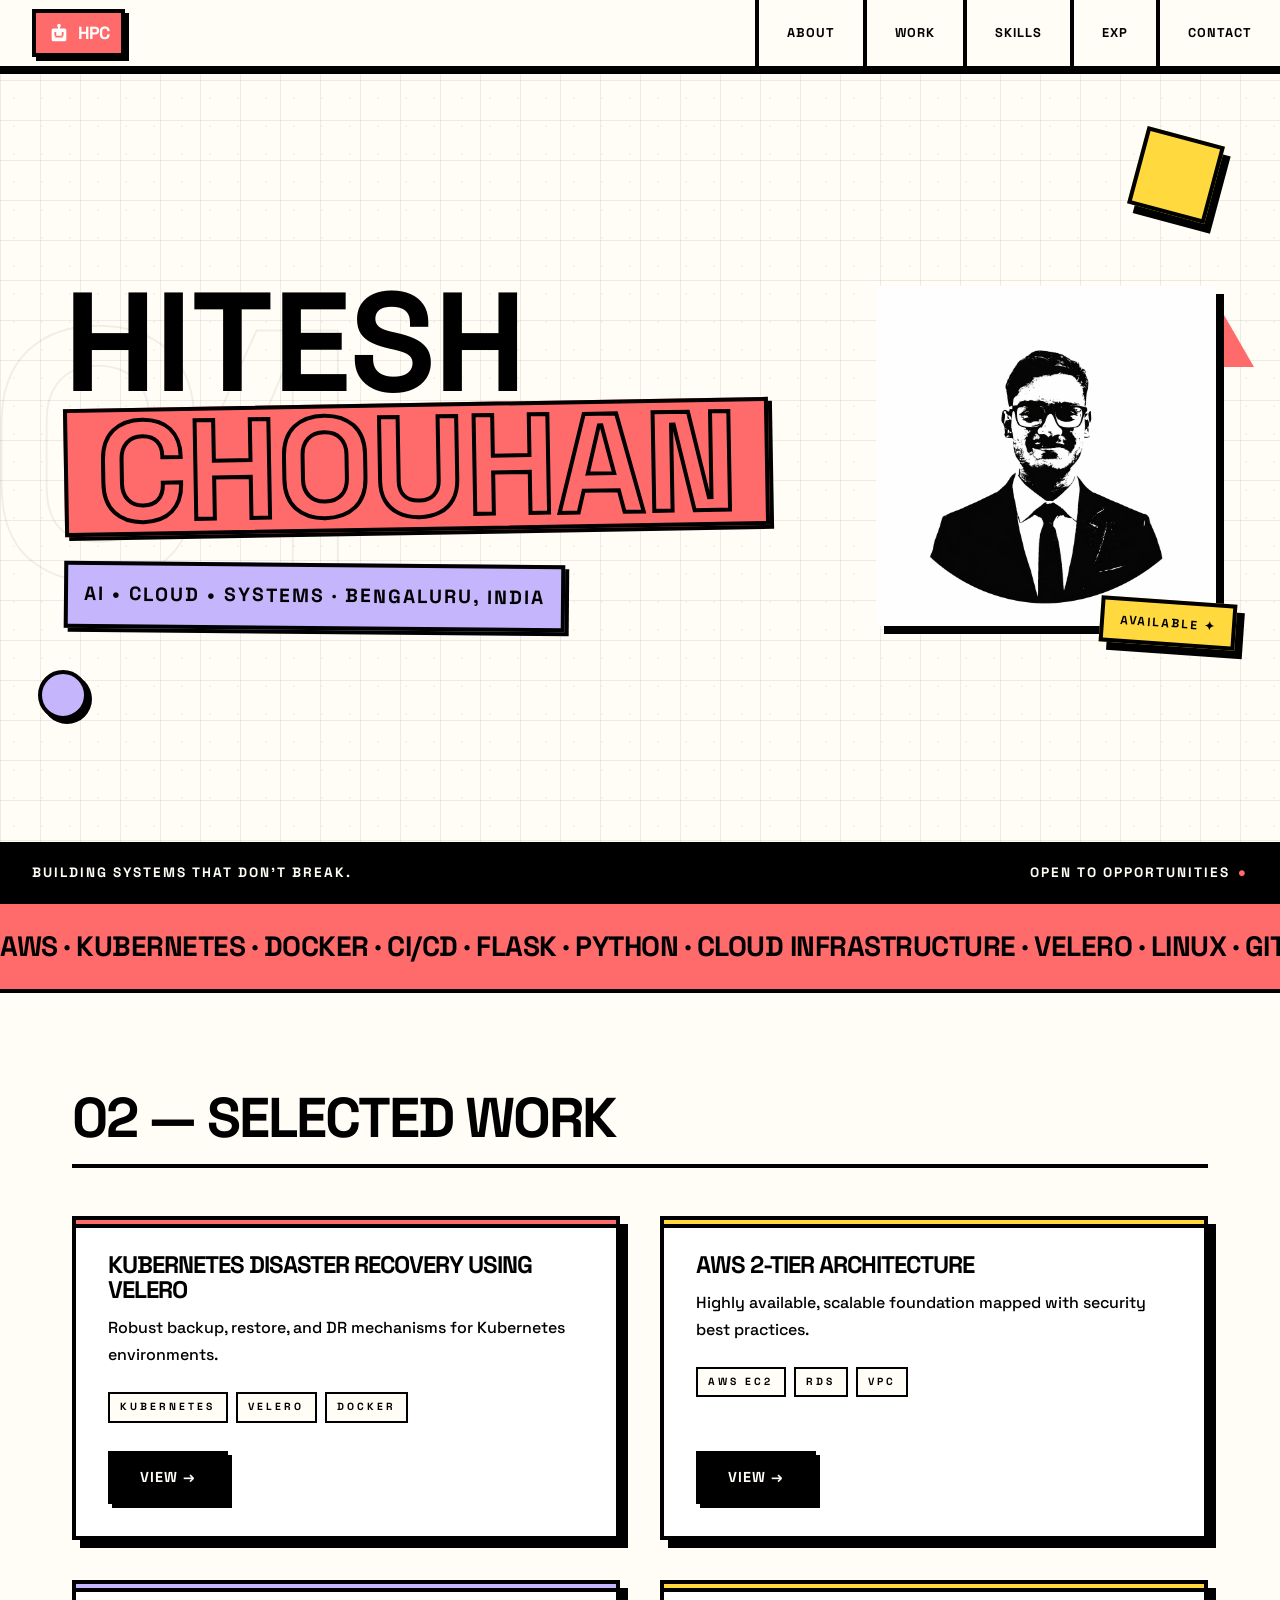
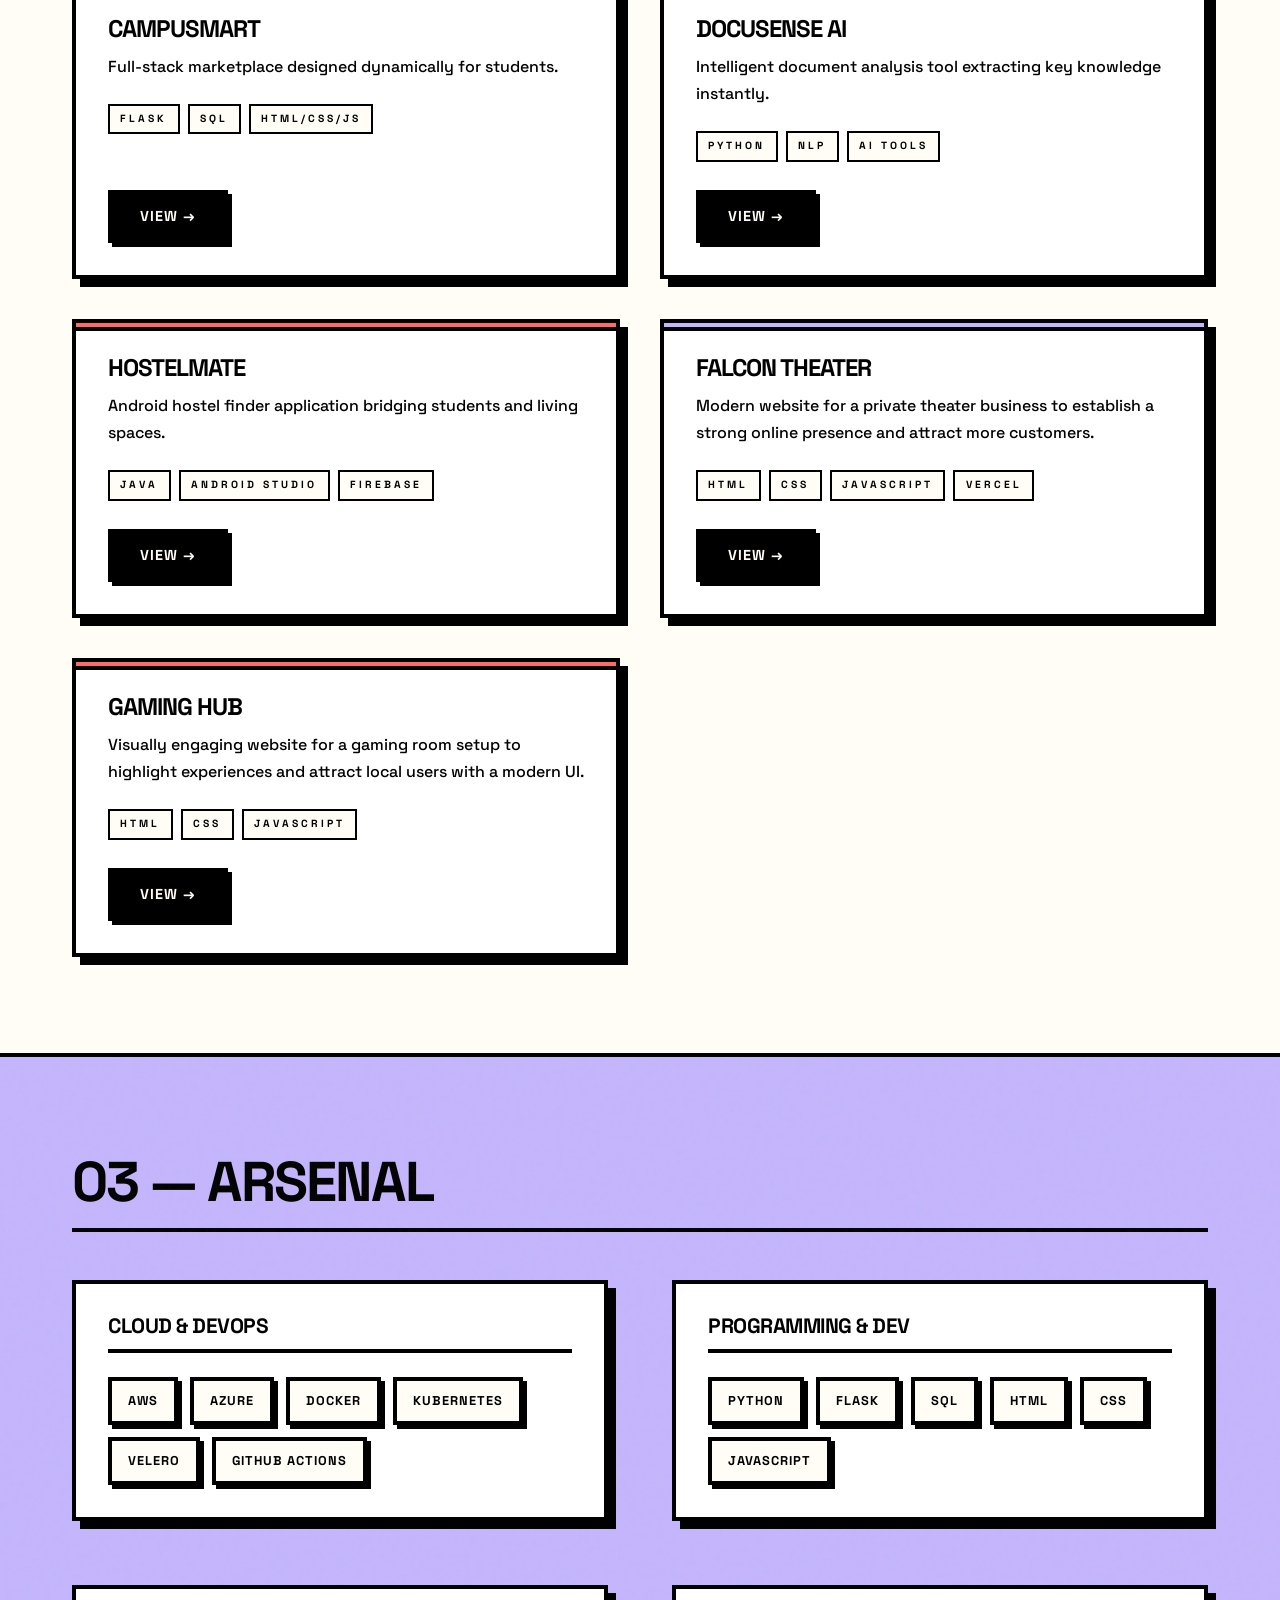
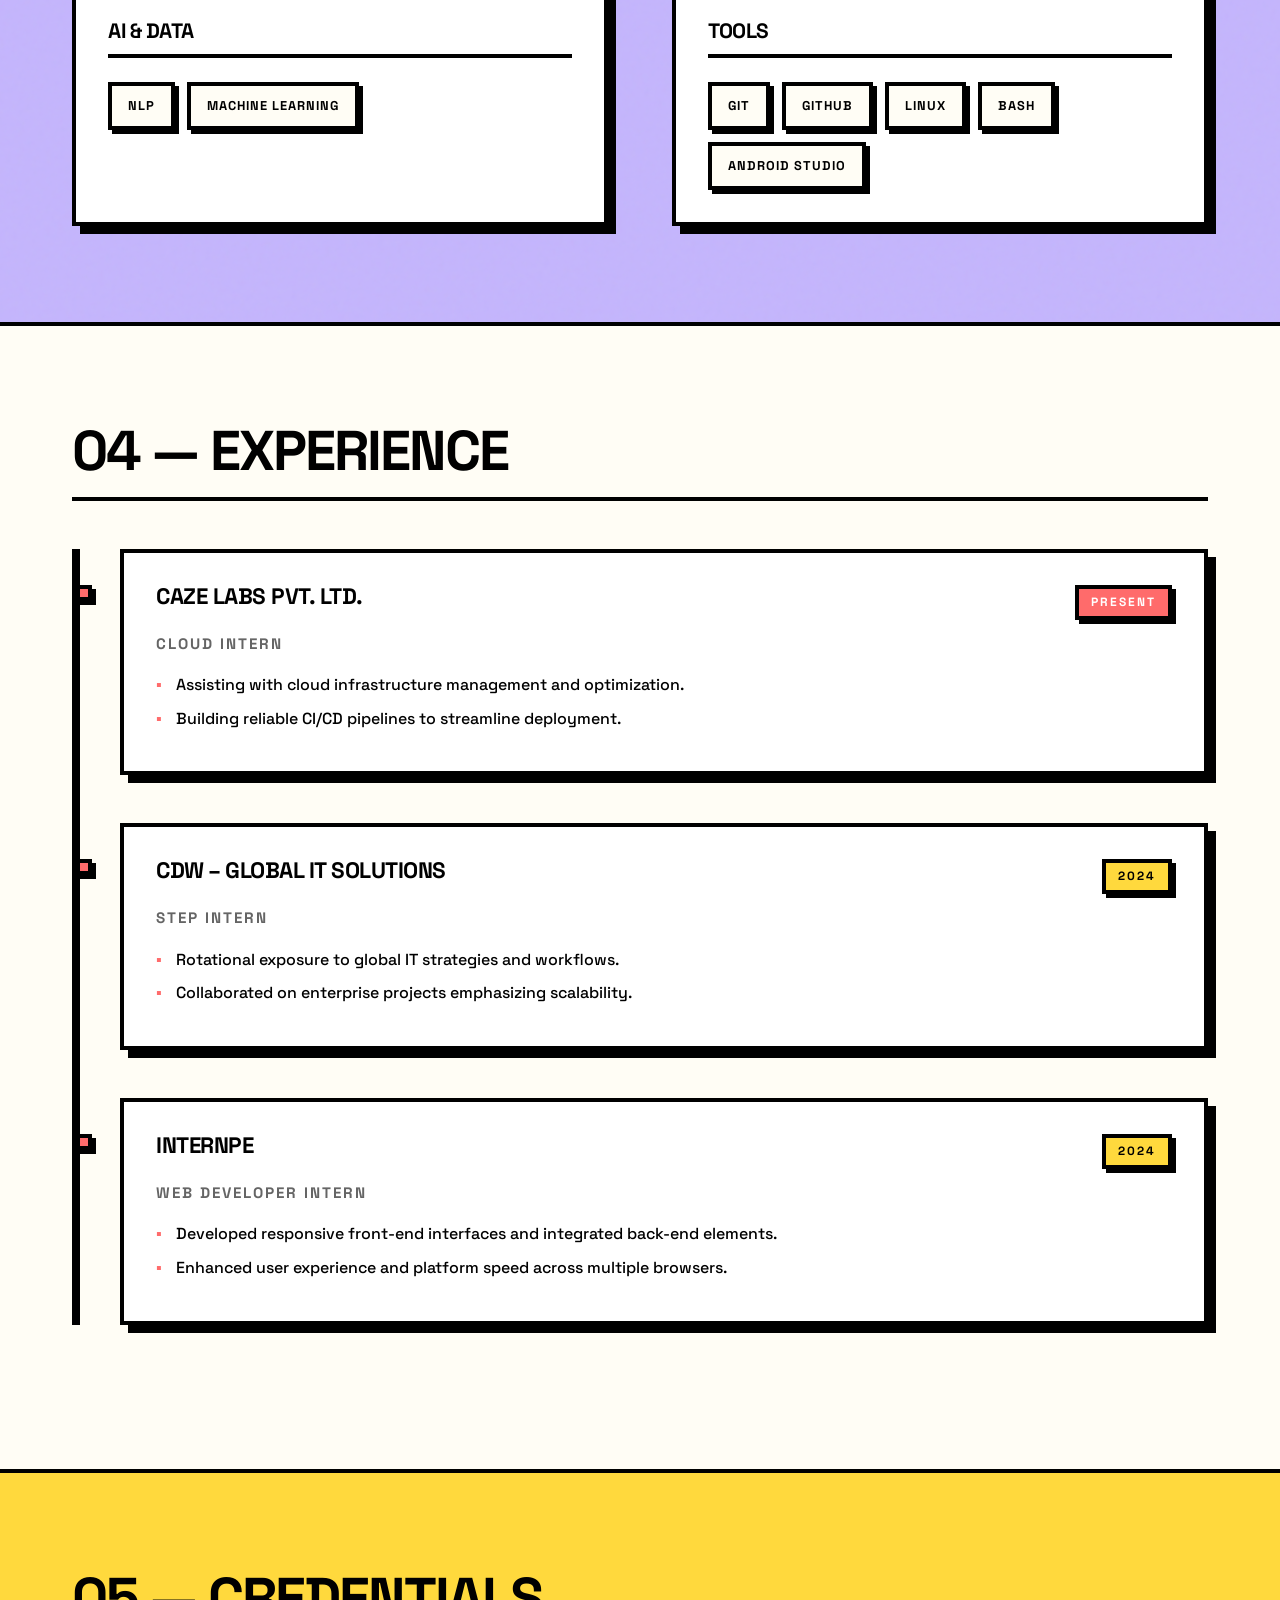
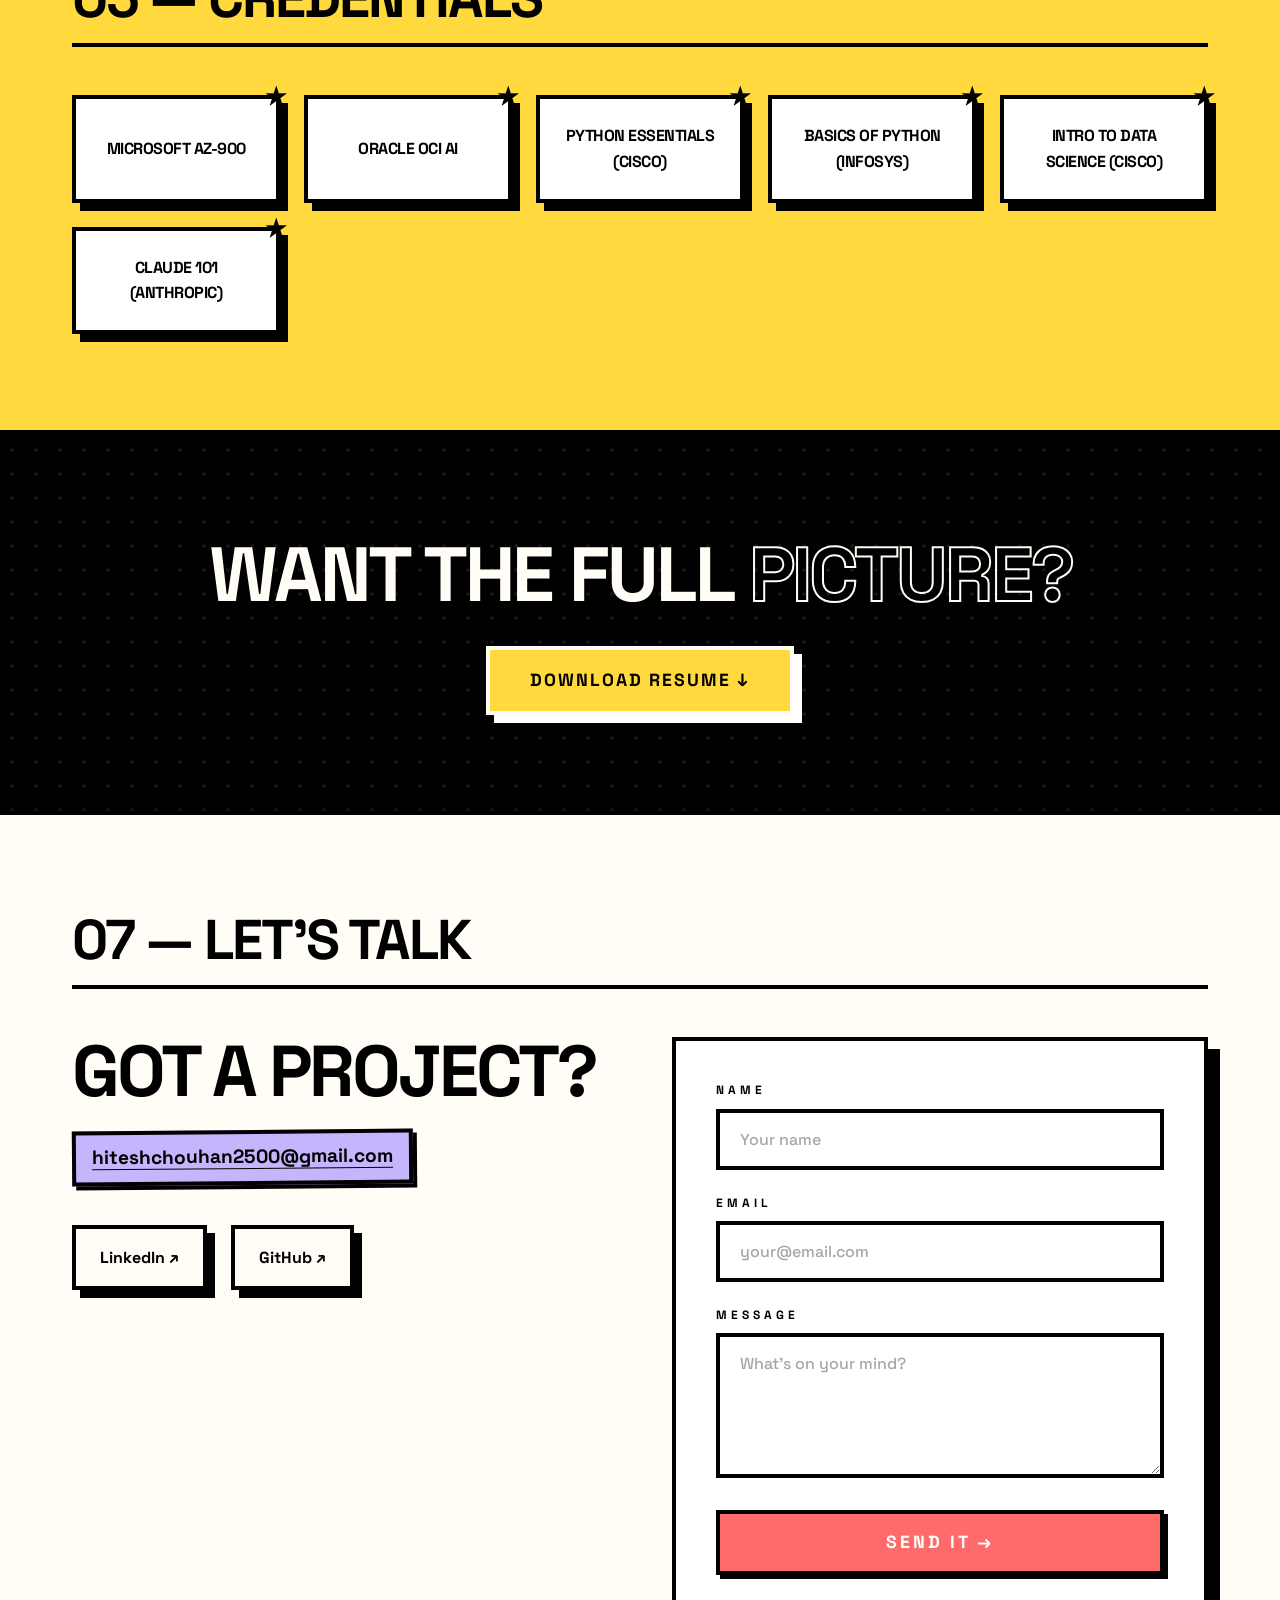
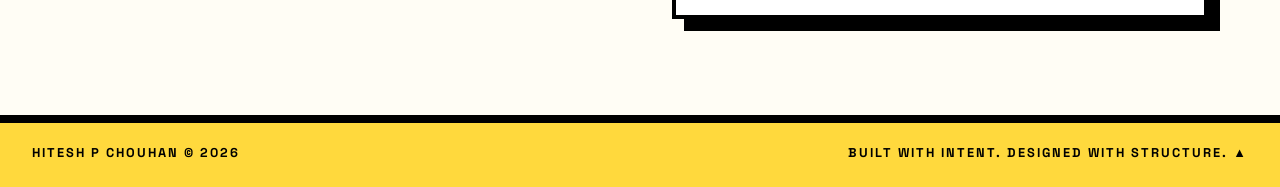
==== commit 00324f14: "Update index.html" ====
--- a/index.html
+++ b/index.html
@@ -62,8 +62,7 @@
                 <h1 class="hero-name outline">
                     <span class="hero-name-band">CHOUHAN</span>
                 </h1>
-                <p class="hero-subtitle">Cloud &amp; DevOps Engineer&nbsp;·&nbsp;MCA Student&nbsp;·&nbsp;Bengaluru, India</p>
-            </div>
+<p class="hero-subtitle">AI • Cloud • Systems&nbsp;·&nbsp;Bengaluru, India</p>            </div>
 
             <div class="hero-image-container">
                 <img src="profile.png" alt="Hitesh P Chouhan — Cloud &amp; DevOps Engineer" class="hero-img">
